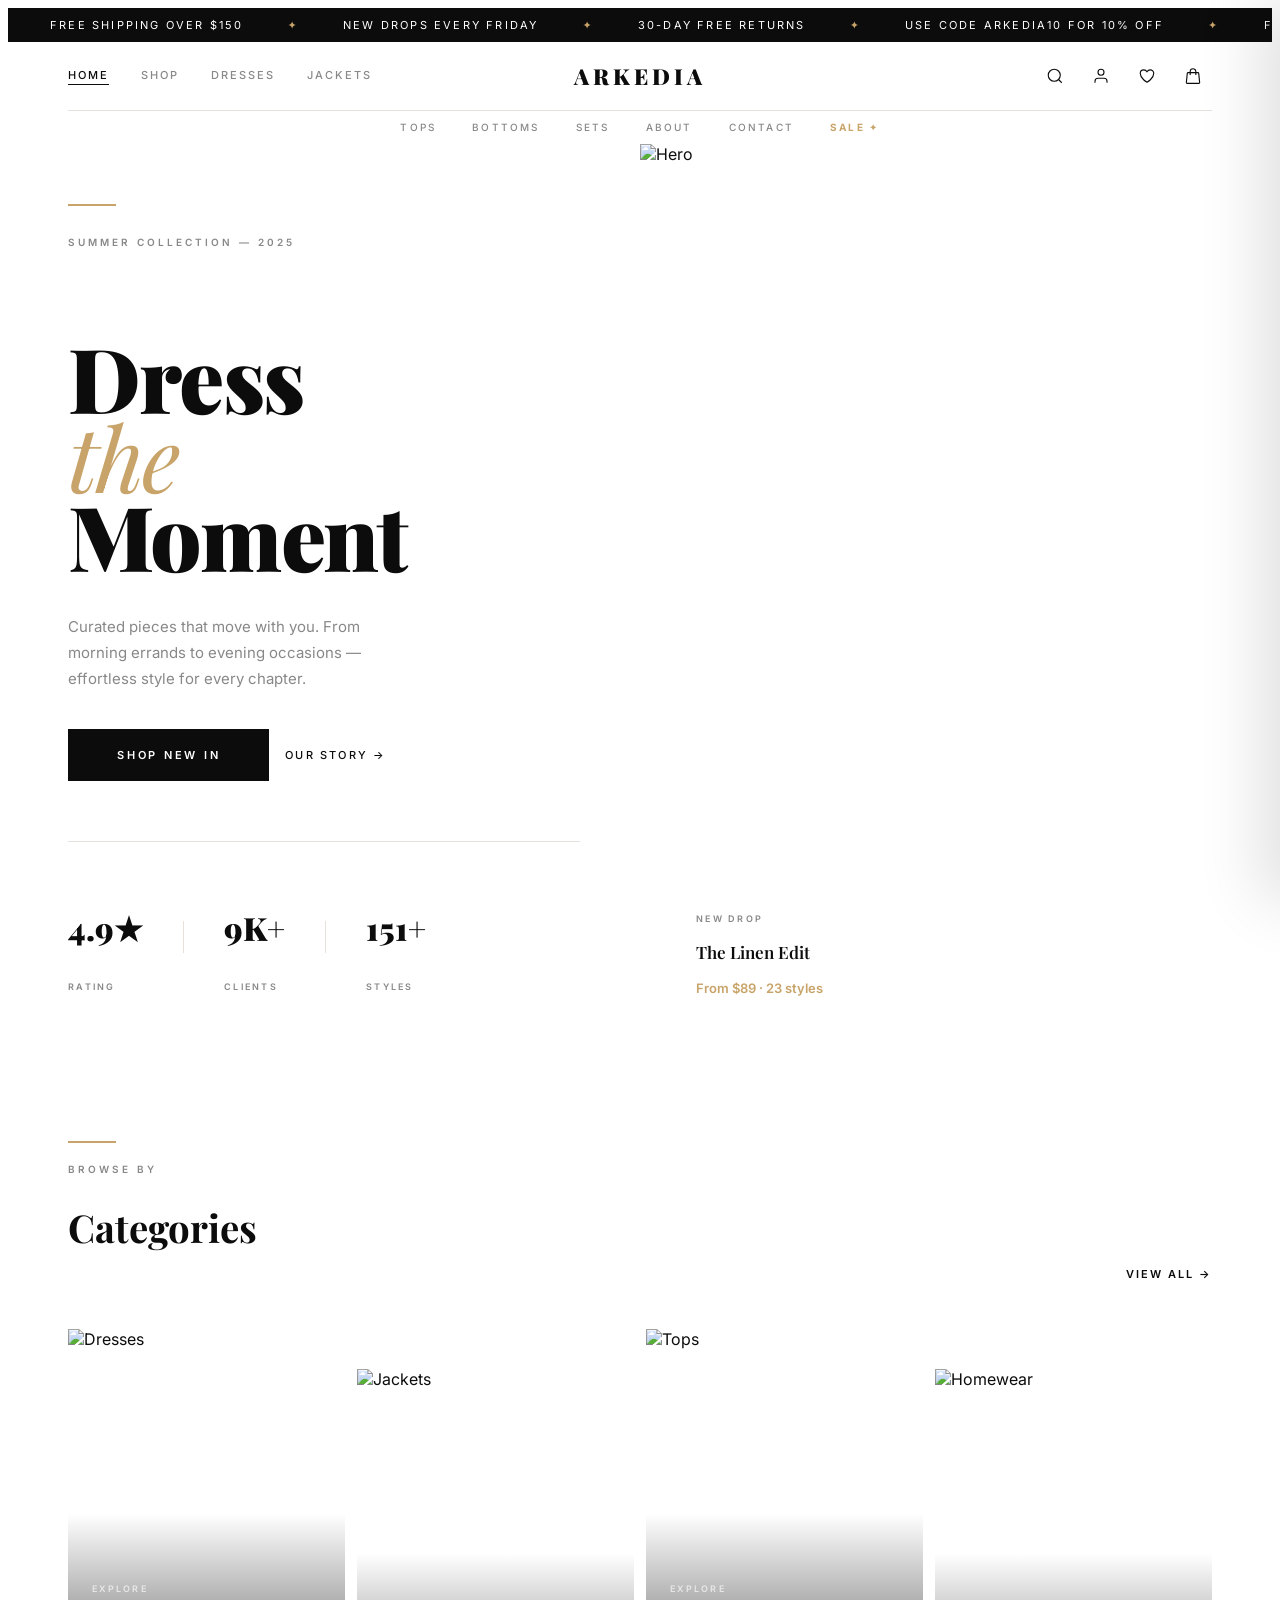
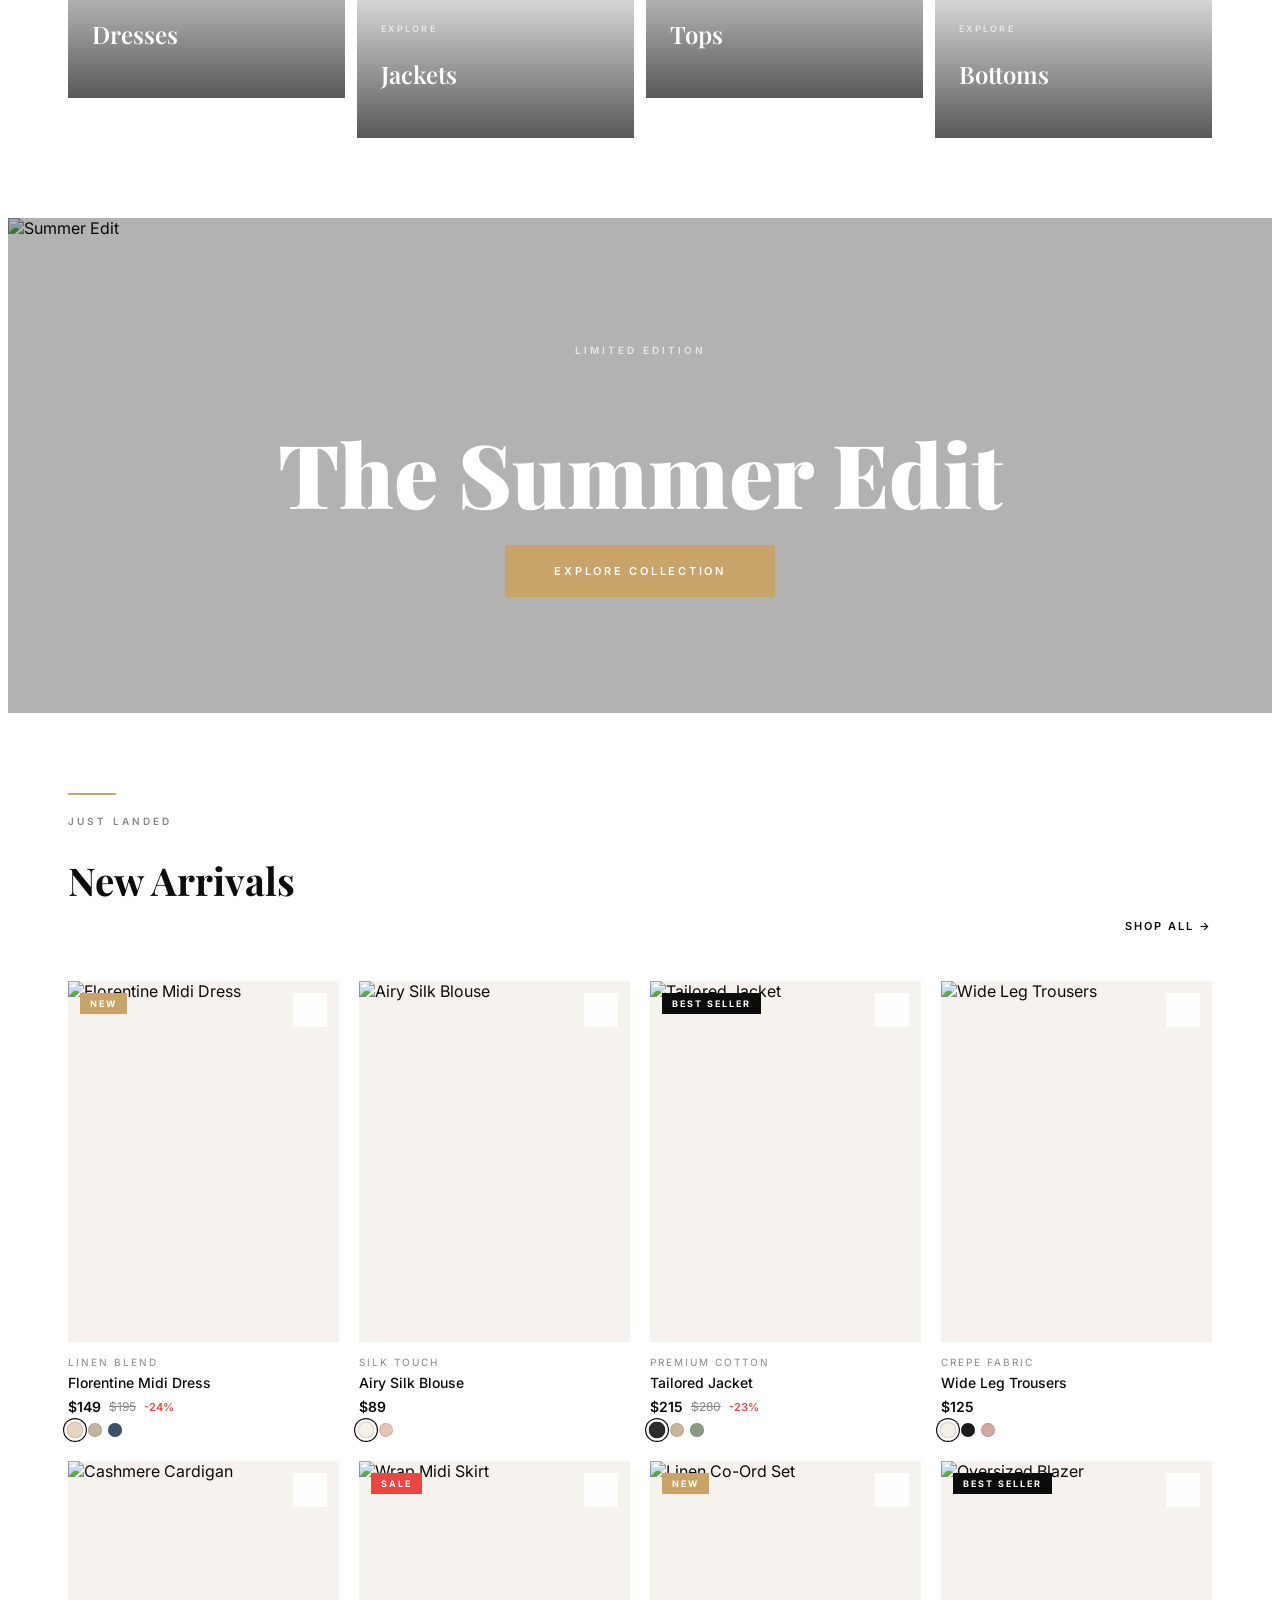
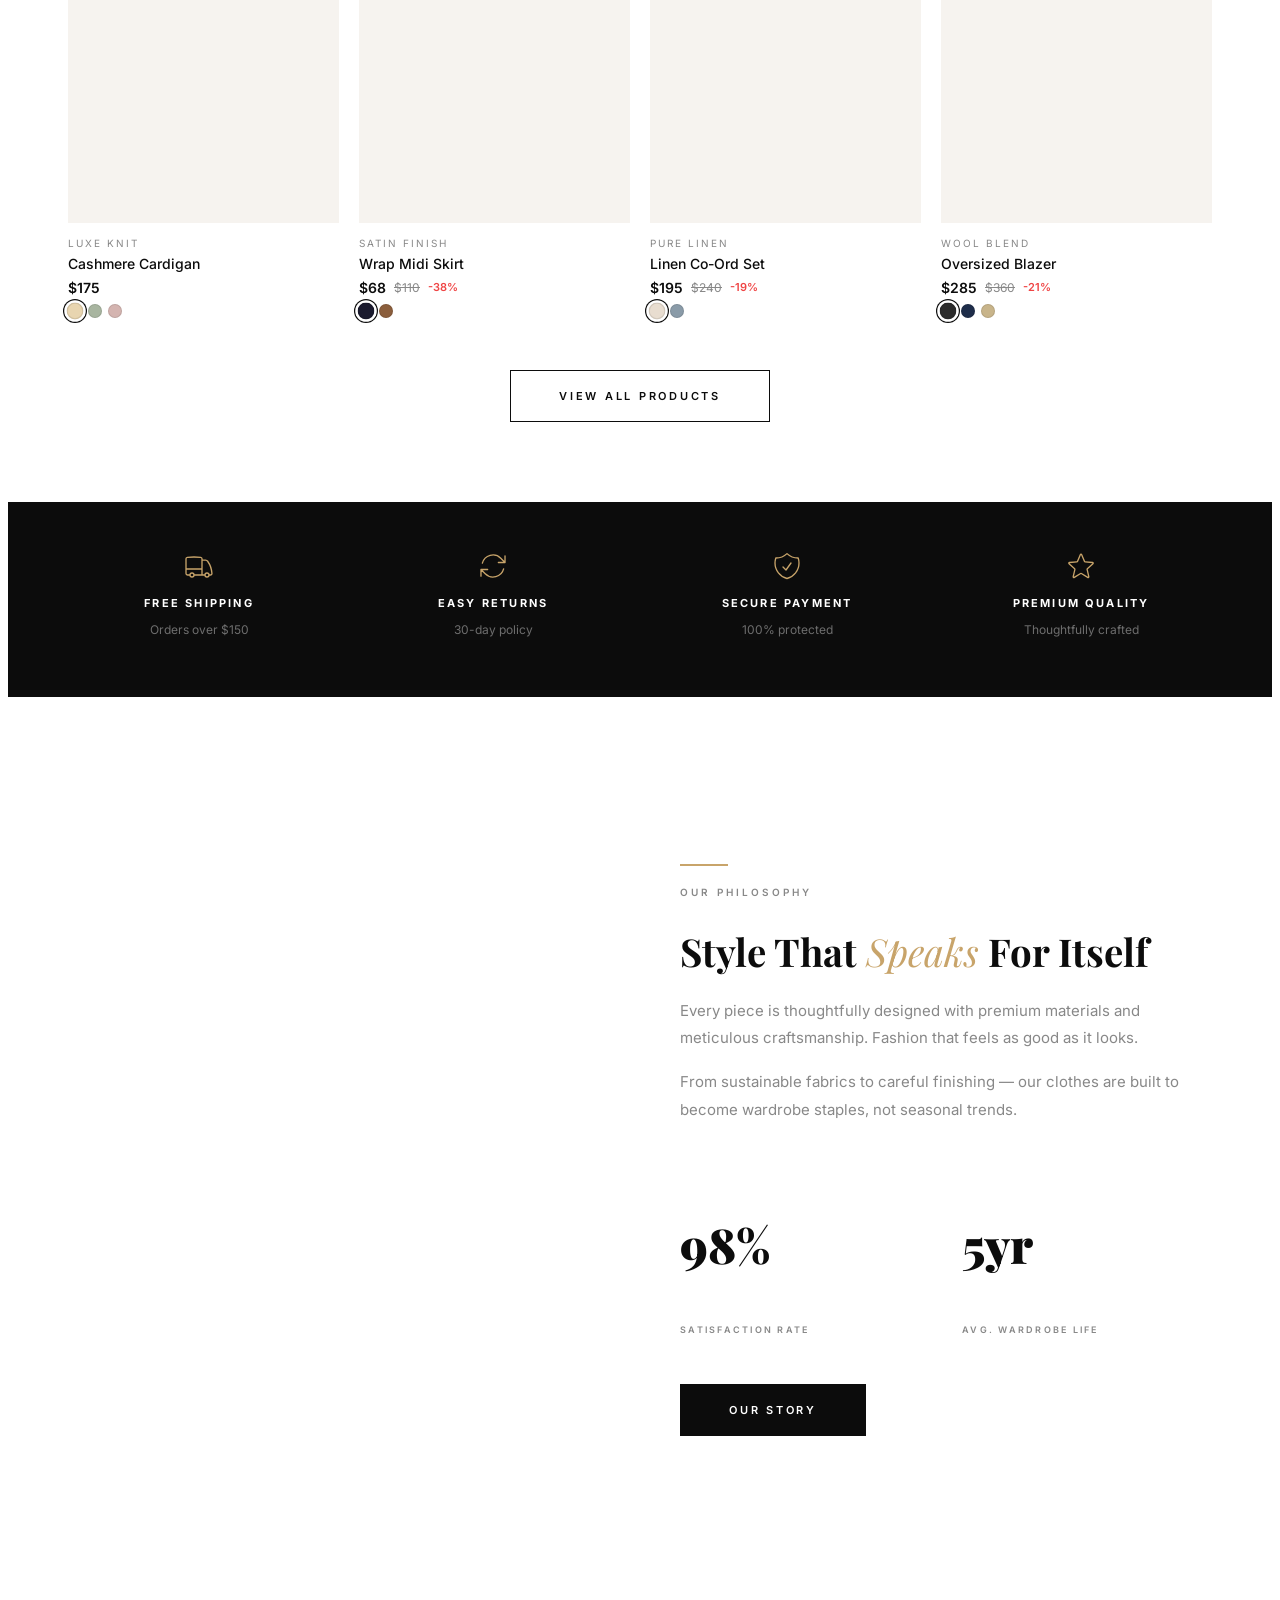
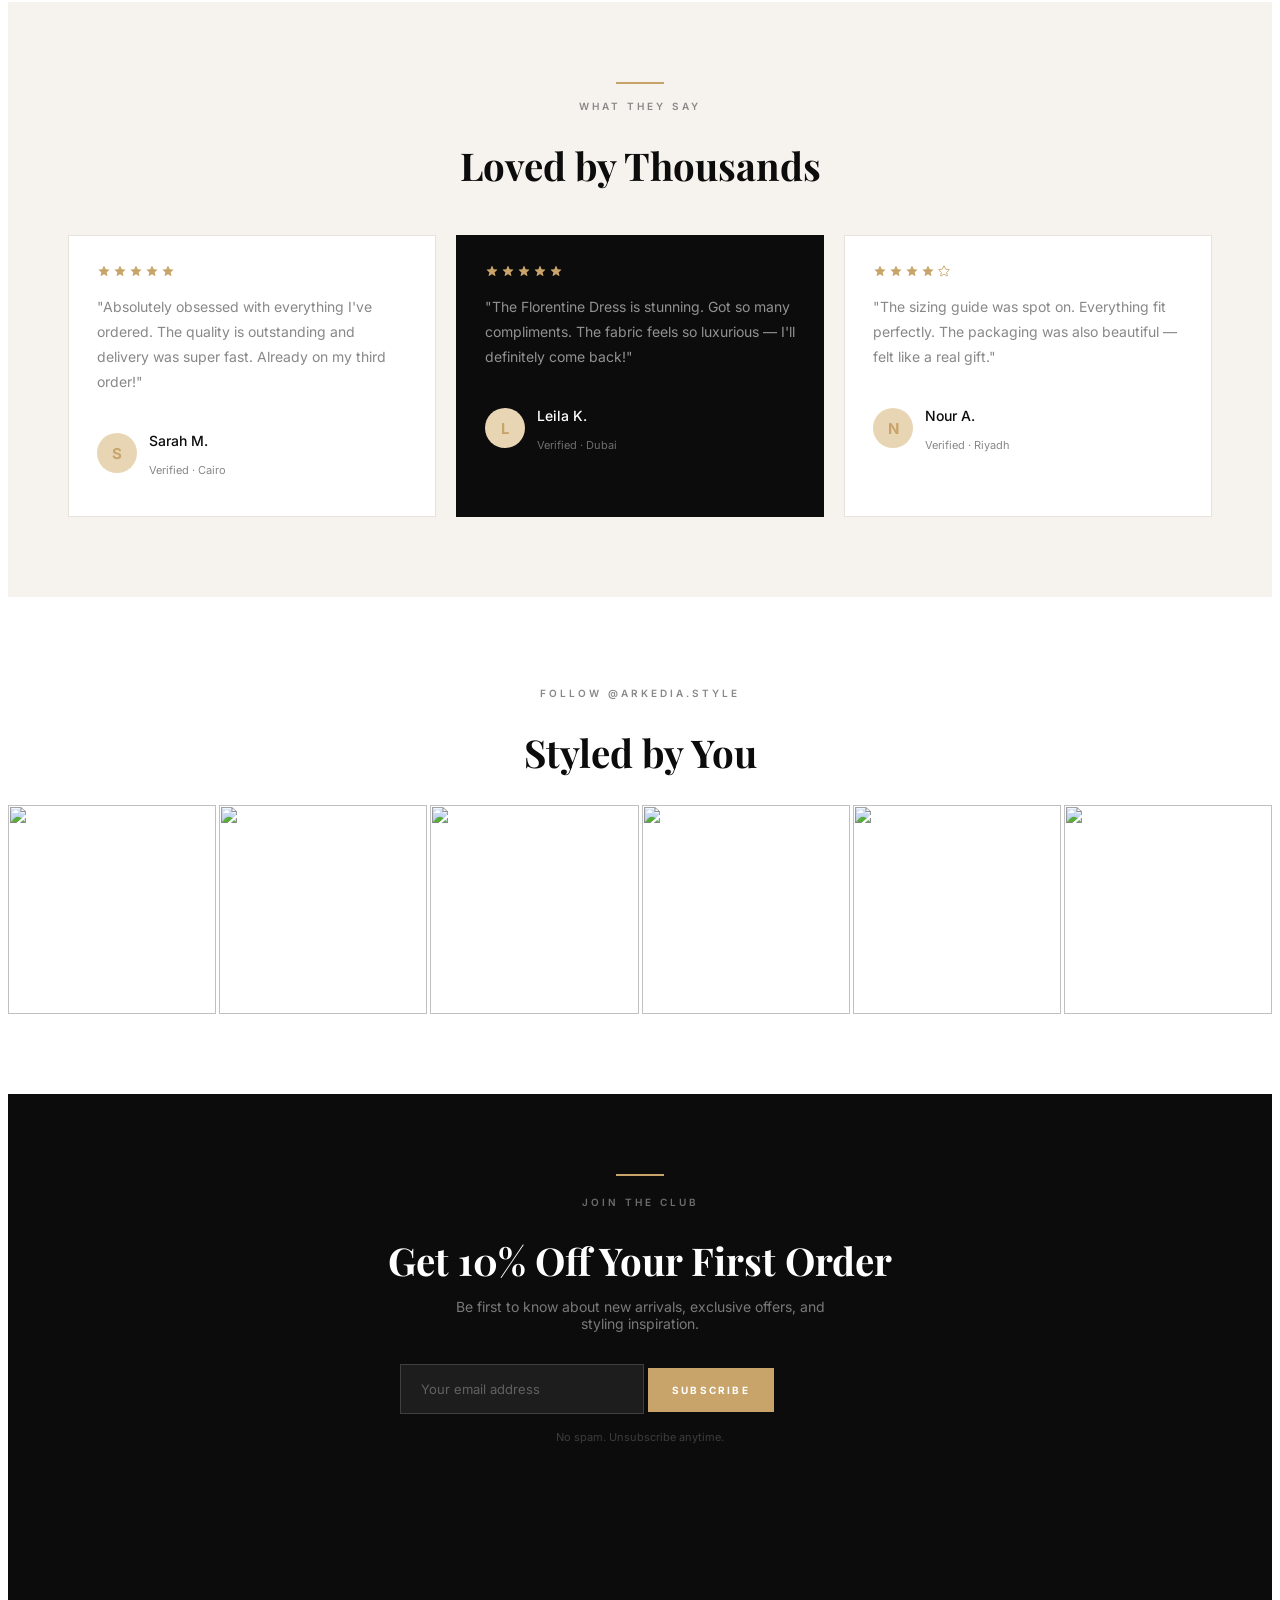
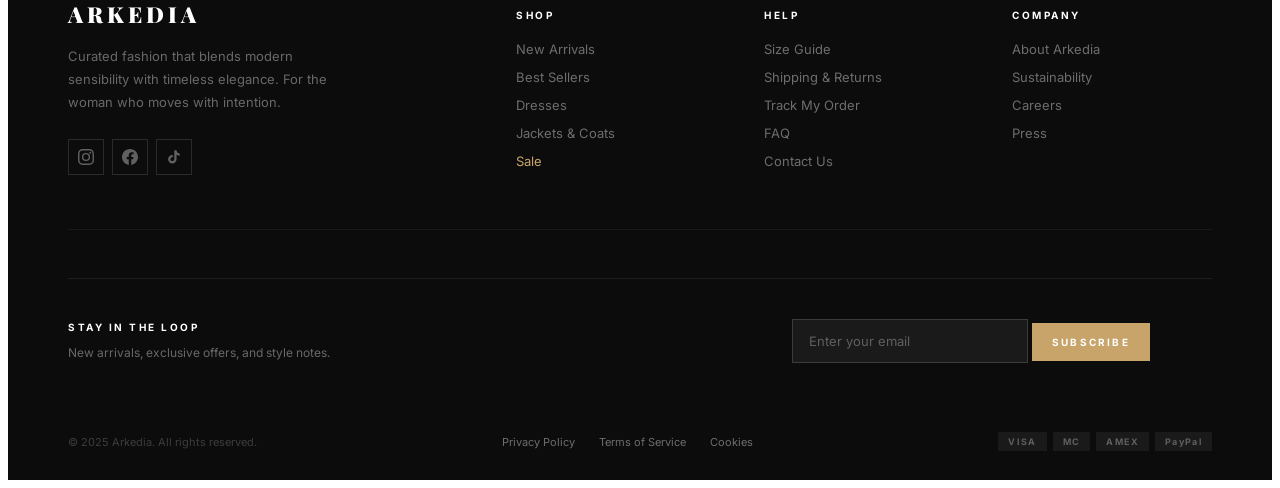
==== index.html @ bb608ffa "feat: project initiation" ====
<!DOCTYPE html>
<html lang="en">
<head>
<meta charset="UTF-8"/><meta name="viewport" content="width=device-width, initial-scale=1.0"/>
<title>ARKEDIA — Modern Fashion</title>
<script src="https://cdn.tailwindcss.com"></script>
<link rel="stylesheet" href="css/style.css"/>
<script>tailwind.config={theme:{extend:{colors:{cream:'#F6F3EF',gold:'#C8A46A',ink:'#0C0C0C',muted:'#888888'},fontFamily:{serif:['Playfair Display','serif'],sans:['Inter','sans-serif']}}}}</script>
</head>
<body>
<div id="page-loader"><div class="loader-logo">Arkedia</div></div>
<div id="toast">
  <svg id="toast-icon" width="18" height="18" viewBox="0 0 24 24" fill="none" stroke="currentColor" stroke-width="2" class="toast-icon"><polyline points="20 6 9 17 4 12"></polyline></svg>
  <span id="toast-msg">Added to bag</span>
</div>
<div id="overlay"></div>

<!-- CART DRAWER -->
<aside id="cart-drawer">
  <div class="cart-header">
    <div>
      <p class="label" style="color:var(--muted);margin-bottom:2px">Your</p>
      <h3 style="font-family:var(--serif);font-size:20px;font-weight:700">Shopping Bag <span id="cart-count-label" style="font-size:13px;font-weight:400;font-family:var(--sans);color:var(--muted)"></span></h3>
    </div>
    <button onclick="closeCart()" class="nav-icon-btn">
      <svg width="20" height="20" fill="none" stroke="currentColor" viewBox="0 0 24 24" stroke-width="1.5"><path d="M6 18L18 6M6 6l12 12"/></svg>
    </button>
  </div>
  <div class="cart-body" id="cart-body"></div>
  <div id="cart-empty" style="display:none;flex-direction:column;align-items:center;justify-content:center;text-align:center;padding:60px 40px;flex:1">
    <svg width="60" height="60" fill="none" stroke="var(--border)" viewBox="0 0 24 24" stroke-width="1" style="margin-bottom:16px"><path stroke-linecap="round" stroke-linejoin="round" d="M15.75 10.5V6a3.75 3.75 0 10-7.5 0v4.5m11.356-1.993l1.263 12c.07.665-.45 1.243-1.119 1.243H4.25a1.125 1.125 0 01-1.12-1.243l1.264-12A1.125 1.125 0 015.513 7.5h12.974c.576 0 1.059.435 1.119 1.007z"/></svg>
    <p style="font-family:var(--serif);font-size:20px;margin-bottom:8px">Your bag is empty</p>
    <p style="font-size:13px;color:var(--muted);margin-bottom:24px">Discover pieces you love</p>
    <a href="shop.html" onclick="closeCart()" class="btn btn-primary">Shop Now</a>
  </div>
  <div class="cart-footer" id="cart-footer-el">
    <div style="display:flex;justify-content:space-between;align-items:center;margin-bottom:20px">
      <span style="font-size:12px;letter-spacing:.18em;text-transform:uppercase;color:var(--muted)">Subtotal</span>
      <span id="cart-total" style="font-family:var(--serif);font-size:24px;font-weight:700">$0</span>
    </div>
    <a href="cart.html" class="btn btn-primary btn-block btn-lg" style="margin-bottom:12px;display:flex">View Bag & Checkout</a>
    <button onclick="closeCart()" class="btn btn-outline btn-block">Continue Shopping</button>
  </div>
</aside>

<!-- MOBILE NAV -->
<div id="mobile-nav">
  <nav>
    <a href="index.html" class="mobile-nav-link">Home</a>
    <a href="shop.html" class="mobile-nav-link">Shop All</a>
    <a href="shop.html?cat=dresses" class="mobile-nav-link">Dresses</a>
    <a href="shop.html?cat=jackets" class="mobile-nav-link">Jackets</a>
    <a href="shop.html?cat=tops" class="mobile-nav-link">Tops</a>
    <a href="shop.html?cat=bottoms" class="mobile-nav-link">Bottoms</a>
    <a href="about.html" class="mobile-nav-link">About</a>
    <a href="contact.html" class="mobile-nav-link">Contact</a>
    <a href="shop.html?sale=true" class="mobile-nav-link" style="color:var(--gold)">Sale ✦</a>
  </nav>
  <div style="margin-top:32px;display:flex;gap:16px">
    <a href="cart.html" style="font-size:12px;letter-spacing:.15em;text-transform:uppercase;color:var(--muted)" onclick="closeMenu()">Cart</a>
    <span style="color:var(--muted)">·</span>
    <a href="about.html" style="font-size:12px;letter-spacing:.15em;text-transform:uppercase;color:var(--muted)" onclick="closeMenu()">About</a>
  </div>
</div>

<!-- ANNOUNCEMENT BAR -->
<div class="ann-bar">
  <div class="ann-inner">
    <span style="padding:0 32px">FREE SHIPPING OVER $150</span><span style="color:var(--gold);padding:0 12px">✦</span>
    <span style="padding:0 32px">NEW DROPS EVERY FRIDAY</span><span style="color:var(--gold);padding:0 12px">✦</span>
    <span style="padding:0 32px">30-DAY FREE RETURNS</span><span style="color:var(--gold);padding:0 12px">✦</span>
    <span style="padding:0 32px">USE CODE ARKEDIA10 FOR 10% OFF</span><span style="color:var(--gold);padding:0 12px">✦</span>
    <span style="padding:0 32px">FREE SHIPPING OVER $150</span><span style="color:var(--gold);padding:0 12px">✦</span>
    <span style="padding:0 32px">NEW DROPS EVERY FRIDAY</span><span style="color:var(--gold);padding:0 12px">✦</span>
    <span style="padding:0 32px">30-DAY FREE RETURNS</span><span style="color:var(--gold);padding:0 12px">✦</span>
    <span style="padding:0 32px">USE CODE ARKEDIA10 FOR 10% OFF</span><span style="color:var(--gold);padding:0 12px">✦</span>
  </div>
</div>

<!-- NAV -->
<header id="nav">
  <div class="container">
    <div class="nav-inner">
      <div style="display:flex;align-items:center;gap:16px">
        <button class="hamburger hide-desktop" onclick="toggleMenu()"><span></span><span></span><span></span></button>
        <nav class="nav-links hide-mobile">
          <a href="index.html" class="nav-link active">Home</a>
          <a href="shop.html" class="nav-link">Shop</a>
          <a href="shop.html?cat=dresses" class="nav-link">Dresses</a>
          <a href="shop.html?cat=jackets" class="nav-link">Jackets</a>
        </nav>
      </div>
      <a href="index.html" class="nav-logo">Arkedia</a>
      <div class="nav-actions">
        <a href="shop.html" class="nav-icon-btn hide-mobile" title="Search">
          <svg width="18" height="18" fill="none" stroke="currentColor" viewBox="0 0 24 24" stroke-width="1.5"><circle cx="11" cy="11" r="8"/><path d="m21 21-4.35-4.35"/></svg>
        </a>
        <a href="about.html" class="nav-icon-btn hide-mobile" title="Account">
          <svg width="18" height="18" fill="none" stroke="currentColor" viewBox="0 0 24 24" stroke-width="1.5"><path d="M20 21v-2a4 4 0 0 0-4-4H8a4 4 0 0 0-4 4v2"/><circle cx="12" cy="7" r="4"/></svg>
        </a>
        <a href="wishlist.html" class="nav-icon-btn" title="Wishlist" style="position:relative">
          <svg width="18" height="18" fill="none" stroke="currentColor" viewBox="0 0 24 24" stroke-width="1.5"><path stroke-linecap="round" stroke-linejoin="round" d="M21 8.25c0-2.485-2.099-4.5-4.688-4.5-1.935 0-3.597 1.126-4.312 2.733-.715-1.607-2.377-2.733-4.313-2.733C5.1 3.75 3 5.765 3 8.25c0 7.22 9 12 9 12s9-4.78 9-12z"/></svg>
          <span class="wishlist-badge"></span>
        </a>
        <button onclick="openCart()" class="nav-icon-btn" title="Cart" style="position:relative">
          <svg width="18" height="18" fill="none" stroke="currentColor" viewBox="0 0 24 24" stroke-width="1.5"><path d="M15.75 10.5V6a3.75 3.75 0 10-7.5 0v4.5m11.356-1.993l1.263 12c.07.665-.45 1.243-1.119 1.243H4.25a1.125 1.125 0 01-1.12-1.243l1.264-12A1.125 1.125 0 015.513 7.5h12.974c.576 0 1.059.435 1.119 1.007z"/></svg>
          <span class="cart-badge">0</span>
        </button>
      </div>
    </div>
    <div class="nav-subnav hide-mobile">
      <a href="shop.html?cat=tops" class="subnav-link">Tops</a>
      <a href="shop.html?cat=bottoms" class="subnav-link">Bottoms</a>
      <a href="shop.html?cat=sets" class="subnav-link">Sets</a>
      <a href="about.html" class="subnav-link">About</a>
      <a href="contact.html" class="subnav-link">Contact</a>
      <a href="shop.html?sale=true" class="subnav-link sale">Sale ✦</a>
    </div>
  </div>
</header>

<!-- ══════ HERO ══════ -->
<section class="hero hero-split" style="min-height:calc(100vh - 108px)">
  <!-- Left: Text -->
  <div class="hero-text" style="background:var(--bg)">
    <span class="gold-bar reveal"></span>
    <p class="label reveal delay-1" style="color:var(--muted);margin-bottom:16px">Summer Collection — 2025</p>
    <h1 style="font-family:var(--serif);font-size:clamp(3.5rem,7vw,6rem);font-weight:900;line-height:.88;letter-spacing:-.02em;margin-bottom:24px">
      <div class="word-reveal"><span class="word-inner">Dress</span></div>
      <div class="word-reveal"><em class="word-inner" style="font-weight:400;font-style:italic;color:var(--gold);transition-delay:.18s">the</em></div>
      <div class="word-reveal"><span class="word-inner" style="transition-delay:.32s">Moment</span></div>
    </h1>
    <p class="reveal delay-3" style="font-size:15px;color:var(--muted);line-height:1.75;max-width:340px;margin-bottom:36px">
      Curated pieces that move with you. From morning errands to evening occasions — effortless style for every chapter.
    </p>
    <div class="reveal delay-4" style="display:flex;gap:16px;flex-wrap:wrap;align-items:center">
      <a href="shop.html" class="btn btn-primary btn-lg">Shop New In</a>
      <a href="about.html" class="btn btn-ghost" style="font-size:11px;letter-spacing:.2em;text-transform:uppercase;font-weight:500">Our Story →</a>
    </div>
    <!-- Stats -->
    <div class="reveal delay-5 cols-stats" style="margin-top:60px;padding-top:32px;border-top:1px solid var(--border)">
      <div>
        <p style="font-family:var(--serif);font-size:2rem;font-weight:900">4.9★</p>
        <p class="label-sm" style="color:var(--muted);margin-top:4px">Rating</p>
      </div>
      <div class="stat-divider"></div>
      <div>
        <p style="font-family:var(--serif);font-size:2rem;font-weight:900"><span data-count="12" data-suffix="K+">0K+</span></p>
        <p class="label-sm" style="color:var(--muted);margin-top:4px">Clients</p>
      </div>
      <div class="stat-divider"></div>
      <div>
        <p style="font-family:var(--serif);font-size:2rem;font-weight:900"><span data-count="200" data-suffix="+">0+</span></p>
        <p class="label-sm" style="color:var(--muted);margin-top:4px">Styles</p>
      </div>
    </div>
  </div>
  <!-- Right: Image -->
  <div class="hero-img" style="height:100%">
    <img src="https://images.unsplash.com/photo-1515886657613-9f3515b0c78f?w=1000&q=85&fit=crop" alt="Hero" style="min-height:420px"/>
    <div style="position:absolute;bottom:32px;left:32px;background:rgba(255,255,255,.96);backdrop-filter:blur(12px);padding:20px 24px">
      <p class="label-sm" style="color:var(--muted);margin-bottom:6px">New Drop</p>
      <p style="font-family:var(--serif);font-size:17px;font-weight:600">The Linen Edit</p>
      <p style="font-size:13px;color:var(--gold);font-weight:600;margin-top:6px">From $89 · 23 styles</p>
    </div>
  </div>
</section>

<!-- ══════ CATEGORIES ══════ -->
<section class="section" style="background:var(--bg)">
  <div class="container">
    <div class="section-header-row">
      <div class="reveal">
        <span class="gold-bar"></span>
        <p class="label" style="color:var(--muted);margin-bottom:8px">Browse by</p>
        <h2 class="display-md">Categories</h2>
      </div>
      <a href="shop.html" class="btn btn-ghost hide-mobile reveal" style="font-size:11px;letter-spacing:.18em;text-transform:uppercase">View All →</a>
    </div>
    <div class="row cols-cat">
      <a href="shop.html?cat=dresses" class="cat-card reveal stagger-1" style="aspect-ratio:3/4">
        <img src="https://images.unsplash.com/photo-1525507119028-ed4c629a60a3?w=500&q=80&fit=crop" alt="Dresses" loading="lazy"/>
        <div class="cat-card-overlay"></div>
        <div class="cat-card-text">
          <p class="label-sm" style="color:rgba(255,255,255,.65);margin-bottom:4px">Explore</p>
          <p style="font-family:var(--serif);font-size:24px;font-weight:600;color:#fff">Dresses</p>
        </div>
      </a>
      <a href="shop.html?cat=jackets" class="cat-card reveal delay-1" style="aspect-ratio:3/4;margin-top:40px">
        <img src="https://images.unsplash.com/photo-1551488831-00ddcb6c6bd3?w=500&q=80&fit=crop" alt="Jackets" loading="lazy"/>
        <div class="cat-card-overlay"></div>
        <div class="cat-card-text">
          <p class="label-sm" style="color:rgba(255,255,255,.65);margin-bottom:4px">Explore</p>
          <p style="font-family:var(--serif);font-size:24px;font-weight:600;color:#fff">Jackets</p>
        </div>
      </a>
      <a href="shop.html?cat=tops" class="cat-card reveal delay-2" style="aspect-ratio:3/4">
        <img src="https://images.unsplash.com/photo-1594938298603-a3554f5e5e4d?w=500&q=80&fit=crop" alt="Tops" loading="lazy"/>
        <div class="cat-card-overlay"></div>
        <div class="cat-card-text">
          <p class="label-sm" style="color:rgba(255,255,255,.65);margin-bottom:4px">Explore</p>
          <p style="font-family:var(--serif);font-size:24px;font-weight:600;color:#fff">Tops</p>
        </div>
      </a>
      <a href="shop.html?cat=bottoms" class="cat-card reveal delay-3" style="aspect-ratio:3/4;margin-top:40px">
        <img src="https://images.unsplash.com/photo-1509631179647-0177331693ae?w=500&q=80&fit=crop" alt="Homewear" loading="lazy"/>
        <div class="cat-card-overlay"></div>
        <div class="cat-card-text">
          <p class="label-sm" style="color:rgba(255,255,255,.65);margin-bottom:4px">Explore</p>
          <p style="font-family:var(--serif);font-size:24px;font-weight:600;color:#fff">Bottoms</p>
        </div>
      </a>
    </div>
  </div>
</section>

<!-- ══════ FULL BANNER ══════ -->
<div class="full-banner reveal-scale" style="height:clamp(300px,55vh,640px)">
  <img src="https://images.unsplash.com/photo-1483985988355-763728e1935b?w=1600&q=85&fit=crop" alt="Summer Edit" style="width:100%;height:100%;object-fit:cover;object-position:top"/>
  <div class="full-banner-overlay"></div>
  <div class="full-banner-content">
    <div style="text-align:center">
      <p class="label" style="color:rgba(255,255,255,.7);margin-bottom:12px">Limited Edition</p>
      <h2 style="font-family:var(--serif);font-size:clamp(2.5rem,7vw,5.5rem);font-weight:900;color:#fff;line-height:1;margin-bottom:28px">The Summer Edit</h2>
      <a href="shop.html" class="btn btn-gold btn-lg">Explore Collection</a>
    </div>
  </div>
</div>

<!-- ══════ NEW ARRIVALS ══════ -->
<section class="section">
  <div class="container">
    <div class="section-header-row">
      <div class="reveal">
        <span class="gold-bar"></span>
        <p class="label" style="color:var(--muted);margin-bottom:8px">Just Landed</p>
        <h2 class="display-md">New Arrivals</h2>
      </div>
      <a href="shop.html" class="btn btn-ghost hide-mobile reveal" style="font-size:11px;letter-spacing:.18em;text-transform:uppercase">Shop All →</a>
    </div>
    <div id="home-products" class="products-grid"></div>
    <div style="text-align:center;margin-top:48px" class="reveal">
      <a href="shop.html" class="btn btn-outline btn-lg">View All Products</a>
    </div>
  </div>
</section>

<!-- ══════ TRUST BAR ══════ -->
<div class="trust-bar">
  <div class="container">
    <div class="row cols-trust">
      <div class="trust-item reveal stagger-1">
        <svg width="32" height="32" fill="none" stroke="currentColor" viewBox="0 0 24 24" stroke-width="1"><path stroke-linecap="round" stroke-linejoin="round" d="M8.25 18.75a1.5 1.5 0 01-3 0m3 0a1.5 1.5 0 00-3 0m3 0h6m-9 0H3.375a1.125 1.125 0 01-1.125-1.125V14.25m17.25 4.5a1.5 1.5 0 01-3 0m3 0a1.5 1.5 0 00-3 0m3 0h1.125c.621 0 1.129-.504 1.09-1.124a17.902 17.902 0 00-3.213-9.193 2.056 2.056 0 00-1.58-.86H14.25M16.5 18.75h-2.25m0-11.177v-.958c0-.568-.422-1.048-.987-1.106a48.554 48.554 0 00-10.026 0 1.106 1.106 0 00-.987 1.106v7.635m12-6.677v6.677m0 4.5v-4.5m0 0h-12"/></svg>
        <h4>Free Shipping</h4><p>Orders over $150</p>
      </div>
      <div class="trust-item reveal stagger-2">
        <svg width="32" height="32" fill="none" stroke="currentColor" viewBox="0 0 24 24" stroke-width="1"><path stroke-linecap="round" stroke-linejoin="round" d="M16.023 9.348h4.992v-.001M2.985 19.644v-4.992m0 0h4.992m-4.993 0l3.181 3.183a8.25 8.25 0 0013.803-3.7M4.031 9.865a8.25 8.25 0 0113.803-3.7l3.181 3.182m0-4.991v4.99"/></svg>
        <h4>Easy Returns</h4><p>30-day policy</p>
      </div>
      <div class="trust-item reveal stagger-3">
        <svg width="32" height="32" fill="none" stroke="currentColor" viewBox="0 0 24 24" stroke-width="1"><path stroke-linecap="round" stroke-linejoin="round" d="M9 12.75L11.25 15 15 9.75m-3-7.036A11.959 11.959 0 013.598 6 11.99 11.99 0 003 9.749c0 5.592 3.824 10.29 9 11.623 5.176-1.332 9-6.03 9-11.622 0-1.31-.21-2.571-.598-3.751h-.152c-3.196 0-6.1-1.248-8.25-3.285z"/></svg>
        <h4>Secure Payment</h4><p>100% protected</p>
      </div>
      <div class="trust-item reveal stagger-4">
        <svg width="32" height="32" fill="none" stroke="currentColor" viewBox="0 0 24 24" stroke-width="1"><path stroke-linecap="round" stroke-linejoin="round" d="M11.48 3.499a.562.562 0 011.04 0l2.125 5.111a.563.563 0 00.475.345l5.518.442c.499.04.701.663.321.988l-4.204 3.602a.563.563 0 00-.182.557l1.285 5.385a.562.562 0 01-.84.61l-4.725-2.885a.563.563 0 00-.586 0L6.982 20.54a.562.562 0 01-.84-.61l1.285-5.386a.562.562 0 00-.182-.557l-4.204-3.602a.562.562 0 01.321-.988l5.518-.442a.563.563 0 00.475-.345L11.48 3.5z"/></svg>
        <h4>Premium Quality</h4><p>Thoughtfully crafted</p>
      </div>
    </div>
  </div>
</div>

<!-- ══════ BRAND STORY SPLIT ══════ -->
<section class="section-lg" style="background:var(--bg)">
  <div class="container">
    <div class="row cols-story">
      <div class="reveal-left" style="position:relative">
        <div class="clip-reveal" style="aspect-ratio:4/5;overflow:hidden">
          <img src="https://images.unsplash.com/photo-1485968579580-b6d095142e6e?w=800&q=85&fit=crop" alt="Brand" style="width:100%;height:100%;object-fit:cover"/>
        </div>
        <div style="position:absolute;bottom:-20px;right:-20px;background:var(--gold);padding:24px 28px;display:none" class="hidden lg:block">
          <p class="label-sm" style="color:rgba(255,255,255,.7);margin-bottom:6px">This Season</p>
          <p style="font-family:var(--serif);font-size:18px;font-weight:600;color:#fff;line-height:1.3">Effortless<br/>by Design</p>
        </div>
      </div>
      <div class="reveal-right">
        <span class="gold-bar"></span>
        <p class="label" style="color:var(--muted);margin-bottom:12px">Our Philosophy</p>
        <h2 class="display-md" style="margin-bottom:24px">Style That <em style="font-style:italic;font-weight:400;color:var(--gold)">Speaks</em> For Itself</h2>
        <p style="font-size:15px;color:var(--muted);line-height:1.85;margin-bottom:16px">Every piece is thoughtfully designed with premium materials and meticulous craftsmanship. Fashion that feels as good as it looks.</p>
        <p style="font-size:15px;color:var(--muted);line-height:1.85;margin-bottom:40px">From sustainable fabrics to careful finishing — our clothes are built to become wardrobe staples, not seasonal trends.</p>
        <div class="row cols-2" style="gap:32px;margin-bottom:40px">
          <div><p style="font-family:var(--serif);font-size:3rem;font-weight:900">98%</p><p class="label-sm" style="color:var(--muted);margin-top:4px">Satisfaction Rate</p></div>
          <div><p style="font-family:var(--serif);font-size:3rem;font-weight:900">5yr</p><p class="label-sm" style="color:var(--muted);margin-top:4px">Avg. Wardrobe Life</p></div>
        </div>
        <a href="about.html" class="btn btn-primary btn-lg">Our Story</a>
      </div>
    </div>
  </div>
</section>

<!-- ══════ TESTIMONIALS ══════ -->
<section class="section" style="background:var(--bg-alt)">
  <div class="container">
    <div style="text-align:center;margin-bottom:48px" class="reveal">
      <span class="gold-bar" style="margin:0 auto 16px"></span>
      <p class="label" style="color:var(--muted);margin-bottom:8px">What They Say</p>
      <h2 class="display-md">Loved by Thousands</h2>
    </div>
    <div class="row cols-3 gap-md">
      <div class="review-card reveal stagger-1">
        <div class="stars" style="margin-bottom:16px">
          <svg viewBox="0 0 24 24" fill="currentColor"><path d="M11.48 3.499a.562.562 0 011.04 0l2.125 5.111a.563.563 0 00.475.345l5.518.442c.499.04.701.663.321.988l-4.204 3.602a.563.563 0 00-.182.557l1.285 5.385a.562.562 0 01-.84.61l-4.725-2.885a.563.563 0 00-.586 0L6.982 20.54a.562.562 0 01-.84-.61l1.285-5.386a.562.562 0 00-.182-.557l-4.204-3.602a.562.562 0 01.321-.988l5.518-.442a.563.563 0 00.475-.345L11.48 3.5z"/></svg>
          <svg viewBox="0 0 24 24" fill="currentColor"><path d="M11.48 3.499a.562.562 0 011.04 0l2.125 5.111a.563.563 0 00.475.345l5.518.442c.499.04.701.663.321.988l-4.204 3.602a.563.563 0 00-.182.557l1.285 5.385a.562.562 0 01-.84.61l-4.725-2.885a.563.563 0 00-.586 0L6.982 20.54a.562.562 0 01-.84-.61l1.285-5.386a.562.562 0 00-.182-.557l-4.204-3.602a.562.562 0 01.321-.988l5.518-.442a.563.563 0 00.475-.345L11.48 3.5z"/></svg>
          <svg viewBox="0 0 24 24" fill="currentColor"><path d="M11.48 3.499a.562.562 0 011.04 0l2.125 5.111a.563.563 0 00.475.345l5.518.442c.499.04.701.663.321.988l-4.204 3.602a.563.563 0 00-.182.557l1.285 5.385a.562.562 0 01-.84.61l-4.725-2.885a.563.563 0 00-.586 0L6.982 20.54a.562.562 0 01-.84-.61l1.285-5.386a.562.562 0 00-.182-.557l-4.204-3.602a.562.562 0 01.321-.988l5.518-.442a.563.563 0 00.475-.345L11.48 3.5z"/></svg>
          <svg viewBox="0 0 24 24" fill="currentColor"><path d="M11.48 3.499a.562.562 0 011.04 0l2.125 5.111a.563.563 0 00.475.345l5.518.442c.499.04.701.663.321.988l-4.204 3.602a.563.563 0 00-.182.557l1.285 5.385a.562.562 0 01-.84.61l-4.725-2.885a.563.563 0 00-.586 0L6.982 20.54a.562.562 0 01-.84-.61l1.285-5.386a.562.562 0 00-.182-.557l-4.204-3.602a.562.562 0 01.321-.988l5.518-.442a.563.563 0 00.475-.345L11.48 3.5z"/></svg>
          <svg viewBox="0 0 24 24" fill="currentColor"><path d="M11.48 3.499a.562.562 0 011.04 0l2.125 5.111a.563.563 0 00.475.345l5.518.442c.499.04.701.663.321.988l-4.204 3.602a.563.563 0 00-.182.557l1.285 5.385a.562.562 0 01-.84.61l-4.725-2.885a.563.563 0 00-.586 0L6.982 20.54a.562.562 0 01-.84-.61l1.285-5.386a.562.562 0 00-.182-.557l-4.204-3.602a.562.562 0 01.321-.988l5.518-.442a.563.563 0 00.475-.345L11.48 3.5z"/></svg>
        </div>
        <p style="font-size:14px;color:var(--muted);line-height:1.8;margin-bottom:24px">"Absolutely obsessed with everything I've ordered. The quality is outstanding and delivery was super fast. Already on my third order!"</p>
        <div style="display:flex;align-items:center;gap:12px">
          <div class="reviewer-avatar">S</div>
          <div><p style="font-size:14px;font-weight:500">Sarah M.</p><p style="font-size:11px;color:var(--muted)">Verified · Cairo</p></div>
        </div>
      </div>
      <div class="review-card review-card-dark reveal stagger-2">
        <div class="stars" style="margin-bottom:16px">
          <svg viewBox="0 0 24 24" fill="currentColor"><path d="M11.48 3.499a.562.562 0 011.04 0l2.125 5.111a.563.563 0 00.475.345l5.518.442c.499.04.701.663.321.988l-4.204 3.602a.563.563 0 00-.182.557l1.285 5.385a.562.562 0 01-.84.61l-4.725-2.885a.563.563 0 00-.586 0L6.982 20.54a.562.562 0 01-.84-.61l1.285-5.386a.562.562 0 00-.182-.557l-4.204-3.602a.562.562 0 01.321-.988l5.518-.442a.563.563 0 00.475-.345L11.48 3.5z"/></svg>
          <svg viewBox="0 0 24 24" fill="currentColor"><path d="M11.48 3.499a.562.562 0 011.04 0l2.125 5.111a.563.563 0 00.475.345l5.518.442c.499.04.701.663.321.988l-4.204 3.602a.563.563 0 00-.182.557l1.285 5.385a.562.562 0 01-.84.61l-4.725-2.885a.563.563 0 00-.586 0L6.982 20.54a.562.562 0 01-.84-.61l1.285-5.386a.562.562 0 00-.182-.557l-4.204-3.602a.562.562 0 01.321-.988l5.518-.442a.563.563 0 00.475-.345L11.48 3.5z"/></svg>
          <svg viewBox="0 0 24 24" fill="currentColor"><path d="M11.48 3.499a.562.562 0 011.04 0l2.125 5.111a.563.563 0 00.475.345l5.518.442c.499.04.701.663.321.988l-4.204 3.602a.563.563 0 00-.182.557l1.285 5.385a.562.562 0 01-.84.61l-4.725-2.885a.563.563 0 00-.586 0L6.982 20.54a.562.562 0 01-.84-.61l1.285-5.386a.562.562 0 00-.182-.557l-4.204-3.602a.562.562 0 01.321-.988l5.518-.442a.563.563 0 00.475-.345L11.48 3.5z"/></svg>
          <svg viewBox="0 0 24 24" fill="currentColor"><path d="M11.48 3.499a.562.562 0 011.04 0l2.125 5.111a.563.563 0 00.475.345l5.518.442c.499.04.701.663.321.988l-4.204 3.602a.563.563 0 00-.182.557l1.285 5.385a.562.562 0 01-.84.61l-4.725-2.885a.563.563 0 00-.586 0L6.982 20.54a.562.562 0 01-.84-.61l1.285-5.386a.562.562 0 00-.182-.557l-4.204-3.602a.562.562 0 01.321-.988l5.518-.442a.563.563 0 00.475-.345L11.48 3.5z"/></svg>
          <svg viewBox="0 0 24 24" fill="currentColor"><path d="M11.48 3.499a.562.562 0 011.04 0l2.125 5.111a.563.563 0 00.475.345l5.518.442c.499.04.701.663.321.988l-4.204 3.602a.563.563 0 00-.182.557l1.285 5.385a.562.562 0 01-.84.61l-4.725-2.885a.563.563 0 00-.586 0L6.982 20.54a.562.562 0 01-.84-.61l1.285-5.386a.562.562 0 00-.182-.557l-4.204-3.602a.562.562 0 01.321-.988l5.518-.442a.563.563 0 00.475-.345L11.48 3.5z"/></svg>
        </div>
        <p style="font-size:14px;color:rgba(255,255,255,.55);line-height:1.8;margin-bottom:24px">"The Florentine Dress is stunning. Got so many compliments. The fabric feels so luxurious — I'll definitely come back!"</p>
        <div style="display:flex;align-items:center;gap:12px">
          <div class="reviewer-avatar">L</div>
          <div><p style="font-size:14px;font-weight:500;color:#fff">Leila K.</p><p style="font-size:11px;color:rgba(255,255,255,.4)">Verified · Dubai</p></div>
        </div>
      </div>
      <div class="review-card reveal stagger-3">
        <div class="stars" style="margin-bottom:16px">
          <svg viewBox="0 0 24 24" fill="currentColor"><path d="M11.48 3.499a.562.562 0 011.04 0l2.125 5.111a.563.563 0 00.475.345l5.518.442c.499.04.701.663.321.988l-4.204 3.602a.563.563 0 00-.182.557l1.285 5.385a.562.562 0 01-.84.61l-4.725-2.885a.563.563 0 00-.586 0L6.982 20.54a.562.562 0 01-.84-.61l1.285-5.386a.562.562 0 00-.182-.557l-4.204-3.602a.562.562 0 01.321-.988l5.518-.442a.563.563 0 00.475-.345L11.48 3.5z"/></svg>
          <svg viewBox="0 0 24 24" fill="currentColor"><path d="M11.48 3.499a.562.562 0 011.04 0l2.125 5.111a.563.563 0 00.475.345l5.518.442c.499.04.701.663.321.988l-4.204 3.602a.563.563 0 00-.182.557l1.285 5.385a.562.562 0 01-.84.61l-4.725-2.885a.563.563 0 00-.586 0L6.982 20.54a.562.562 0 01-.84-.61l1.285-5.386a.562.562 0 00-.182-.557l-4.204-3.602a.562.562 0 01.321-.988l5.518-.442a.563.563 0 00.475-.345L11.48 3.5z"/></svg>
          <svg viewBox="0 0 24 24" fill="currentColor"><path d="M11.48 3.499a.562.562 0 011.04 0l2.125 5.111a.563.563 0 00.475.345l5.518.442c.499.04.701.663.321.988l-4.204 3.602a.563.563 0 00-.182.557l1.285 5.385a.562.562 0 01-.84.61l-4.725-2.885a.563.563 0 00-.586 0L6.982 20.54a.562.562 0 01-.84-.61l1.285-5.386a.562.562 0 00-.182-.557l-4.204-3.602a.562.562 0 01.321-.988l5.518-.442a.563.563 0 00.475-.345L11.48 3.5z"/></svg>
          <svg viewBox="0 0 24 24" fill="currentColor"><path d="M11.48 3.499a.562.562 0 011.04 0l2.125 5.111a.563.563 0 00.475.345l5.518.442c.499.04.701.663.321.988l-4.204 3.602a.563.563 0 00-.182.557l1.285 5.385a.562.562 0 01-.84.61l-4.725-2.885a.563.563 0 00-.586 0L6.982 20.54a.562.562 0 01-.84-.61l1.285-5.386a.562.562 0 00-.182-.557l-4.204-3.602a.562.562 0 01.321-.988l5.518-.442a.563.563 0 00.475-.345L11.48 3.5z"/></svg>
          <svg viewBox="0 0 24 24" fill="none" stroke="currentColor" stroke-width="1.5"><path d="M11.48 3.499a.562.562 0 011.04 0l2.125 5.111a.563.563 0 00.475.345l5.518.442c.499.04.701.663.321.988l-4.204 3.602a.563.563 0 00-.182.557l1.285 5.385a.562.562 0 01-.84.61l-4.725-2.885a.563.563 0 00-.586 0L6.982 20.54a.562.562 0 01-.84-.61l1.285-5.386a.562.562 0 00-.182-.557l-4.204-3.602a.562.562 0 01.321-.988l5.518-.442a.563.563 0 00.475-.345L11.48 3.5z"/></svg>
        </div>
        <p style="font-size:14px;color:var(--muted);line-height:1.8;margin-bottom:24px">"The sizing guide was spot on. Everything fit perfectly. The packaging was also beautiful — felt like a real gift."</p>
        <div style="display:flex;align-items:center;gap:12px">
          <div class="reviewer-avatar">N</div>
          <div><p style="font-size:14px;font-weight:500">Nour A.</p><p style="font-size:11px;color:var(--muted)">Verified · Riyadh</p></div>
        </div>
      </div>
    </div>
  </div>
</section>

<!-- ══════ INSTAGRAM ══════ -->
<section class="section">
  <div class="container">
    <div style="text-align:center;margin-bottom:32px" class="reveal">
      <p class="label" style="color:var(--muted);margin-bottom:8px">Follow @arkedia.style</p>
      <h2 class="display-md">Styled by You</h2>
    </div>
  </div>
  <div class="insta-grid">
    <div class="insta-item reveal stagger-1"><img src="https://images.unsplash.com/photo-1508214751196-bcfd4ca60f91?w=400&q=75&fit=crop" alt="" loading="lazy"/><div class="insta-overlay"><svg width="28" height="28" fill="white" viewBox="0 0 24 24"><path d="M12 2.163c3.204 0 3.584.012 4.85.07 3.252.148 4.771 1.691 4.919 4.919.058 1.265.069 1.645.069 4.849 0 3.205-.012 3.584-.069 4.849-.149 3.225-1.664 4.771-4.919 4.919-1.266.058-1.644.07-4.85.07-3.204 0-3.584-.012-4.849-.07-3.26-.149-4.771-1.699-4.919-4.92-.058-1.265-.07-1.644-.07-4.849 0-3.204.013-3.583.07-4.849.149-3.227 1.664-4.771 4.919-4.919 1.266-.057 1.645-.069 4.849-.069zM12 0C8.741 0 8.333.014 7.053.072 2.695.272.273 2.69.073 7.052.014 8.333 0 8.741 0 12c0 3.259.014 3.668.072 4.948.2 4.358 2.618 6.78 6.98 6.98C8.333 23.986 8.741 24 12 24c3.259 0 3.668-.014 4.948-.072 4.354-.2 6.782-2.618 6.979-6.98.059-1.28.073-1.689.073-4.948 0-3.259-.014-3.667-.072-4.947-.196-4.354-2.617-6.78-6.979-6.98C15.668.014 15.259 0 12 0zm0 5.838a6.162 6.162 0 100 12.324 6.162 6.162 0 000-12.324zM12 16a4 4 0 110-8 4 4 0 010 8zm6.406-11.845a1.44 1.44 0 100 2.881 1.44 1.44 0 000-2.881z"/></svg></div></div>
    <div class="insta-item reveal stagger-2"><img src="https://images.unsplash.com/photo-1502716119720-b23a93e5fe1b?w=400&q=75&fit=crop" alt="" loading="lazy"/><div class="insta-overlay"><svg width="28" height="28" fill="white" viewBox="0 0 24 24"><path d="M12 2.163c3.204 0 3.584.012 4.85.07 3.252.148 4.771 1.691 4.919 4.919.058 1.265.069 1.645.069 4.849 0 3.205-.012 3.584-.069 4.849-.149 3.225-1.664 4.771-4.919 4.919-1.266.058-1.644.07-4.85.07-3.204 0-3.584-.012-4.849-.07-3.26-.149-4.771-1.699-4.919-4.92-.058-1.265-.07-1.644-.07-4.849 0-3.204.013-3.583.07-4.849.149-3.227 1.664-4.771 4.919-4.919 1.266-.057 1.645-.069 4.849-.069zM12 0C8.741 0 8.333.014 7.053.072 2.695.272.273 2.69.073 7.052.014 8.333 0 8.741 0 12c0 3.259.014 3.668.072 4.948.2 4.358 2.618 6.78 6.98 6.98C8.333 23.986 8.741 24 12 24c3.259 0 3.668-.014 4.948-.072 4.354-.2 6.782-2.618 6.979-6.98.059-1.28.073-1.689.073-4.948 0-3.259-.014-3.667-.072-4.947-.196-4.354-2.617-6.78-6.979-6.98C15.668.014 15.259 0 12 0zm0 5.838a6.162 6.162 0 100 12.324 6.162 6.162 0 000-12.324zM12 16a4 4 0 110-8 4 4 0 010 8zm6.406-11.845a1.44 1.44 0 100 2.881 1.44 1.44 0 000-2.881z"/></svg></div></div>
    <div class="insta-item reveal stagger-3"><img src="https://images.unsplash.com/photo-1485968579580-b6d095142e6e?w=400&q=75&fit=crop" alt="" loading="lazy"/><div class="insta-overlay"><svg width="28" height="28" fill="white" viewBox="0 0 24 24"><path d="M12 2.163c3.204 0 3.584.012 4.85.07 3.252.148 4.771 1.691 4.919 4.919.058 1.265.069 1.645.069 4.849 0 3.205-.012 3.584-.069 4.849-.149 3.225-1.664 4.771-4.919 4.919-1.266.058-1.644.07-4.85.07-3.204 0-3.584-.012-4.849-.07-3.26-.149-4.771-1.699-4.919-4.92-.058-1.265-.07-1.644-.07-4.849 0-3.204.013-3.583.07-4.849.149-3.227 1.664-4.771 4.919-4.919 1.266-.057 1.645-.069 4.849-.069zM12 0C8.741 0 8.333.014 7.053.072 2.695.272.273 2.69.073 7.052.014 8.333 0 8.741 0 12c0 3.259.014 3.668.072 4.948.2 4.358 2.618 6.78 6.98 6.98C8.333 23.986 8.741 24 12 24c3.259 0 3.668-.014 4.948-.072 4.354-.2 6.782-2.618 6.979-6.98.059-1.28.073-1.689.073-4.948 0-3.259-.014-3.667-.072-4.947-.196-4.354-2.617-6.78-6.979-6.98C15.668.014 15.259 0 12 0zm0 5.838a6.162 6.162 0 100 12.324 6.162 6.162 0 000-12.324zM12 16a4 4 0 110-8 4 4 0 010 8zm6.406-11.845a1.44 1.44 0 100 2.881 1.44 1.44 0 000-2.881z"/></svg></div></div>
    <div class="insta-item reveal stagger-4"><img src="https://images.unsplash.com/photo-1469334031218-e382a71b716b?w=400&q=75&fit=crop" alt="" loading="lazy"/><div class="insta-overlay"><svg width="28" height="28" fill="white" viewBox="0 0 24 24"><path d="M12 2.163c3.204 0 3.584.012 4.85.07 3.252.148 4.771 1.691 4.919 4.919.058 1.265.069 1.645.069 4.849 0 3.205-.012 3.584-.069 4.849-.149 3.225-1.664 4.771-4.919 4.919-1.266.058-1.644.07-4.85.07-3.204 0-3.584-.012-4.849-.07-3.26-.149-4.771-1.699-4.919-4.92-.058-1.265-.07-1.644-.07-4.849 0-3.204.013-3.583.07-4.849.149-3.227 1.664-4.771 4.919-4.919 1.266-.057 1.645-.069 4.849-.069zM12 0C8.741 0 8.333.014 7.053.072 2.695.272.273 2.69.073 7.052.014 8.333 0 8.741 0 12c0 3.259.014 3.668.072 4.948.2 4.358 2.618 6.78 6.98 6.98C8.333 23.986 8.741 24 12 24c3.259 0 3.668-.014 4.948-.072 4.354-.2 6.782-2.618 6.979-6.98.059-1.28.073-1.689.073-4.948 0-3.259-.014-3.667-.072-4.947-.196-4.354-2.617-6.78-6.979-6.98C15.668.014 15.259 0 12 0zm0 5.838a6.162 6.162 0 100 12.324 6.162 6.162 0 000-12.324zM12 16a4 4 0 110-8 4 4 0 010 8zm6.406-11.845a1.44 1.44 0 100 2.881 1.44 1.44 0 000-2.881z"/></svg></div></div>
    <div class="insta-item reveal delay-4"><img src="https://images.unsplash.com/photo-1534528741775-53994a69daeb?w=400&q=75&fit=crop" alt="" loading="lazy"/><div class="insta-overlay"><svg width="28" height="28" fill="white" viewBox="0 0 24 24"><path d="M12 2.163c3.204 0 3.584.012 4.85.07 3.252.148 4.771 1.691 4.919 4.919.058 1.265.069 1.645.069 4.849 0 3.205-.012 3.584-.069 4.849-.149 3.225-1.664 4.771-4.919 4.919-1.266.058-1.644.07-4.85.07-3.204 0-3.584-.012-4.849-.07-3.26-.149-4.771-1.699-4.919-4.92-.058-1.265-.07-1.644-.07-4.849 0-3.204.013-3.583.07-4.849.149-3.227 1.664-4.771 4.919-4.919 1.266-.057 1.645-.069 4.849-.069zM12 0C8.741 0 8.333.014 7.053.072 2.695.272.273 2.69.073 7.052.014 8.333 0 8.741 0 12c0 3.259.014 3.668.072 4.948.2 4.358 2.618 6.78 6.98 6.98C8.333 23.986 8.741 24 12 24c3.259 0 3.668-.014 4.948-.072 4.354-.2 6.782-2.618 6.979-6.98.059-1.28.073-1.689.073-4.948 0-3.259-.014-3.667-.072-4.947-.196-4.354-2.617-6.78-6.979-6.98C15.668.014 15.259 0 12 0zm0 5.838a6.162 6.162 0 100 12.324 6.162 6.162 0 000-12.324zM12 16a4 4 0 110-8 4 4 0 010 8zm6.406-11.845a1.44 1.44 0 100 2.881 1.44 1.44 0 000-2.881z"/></svg></div></div>
    <div class="insta-item reveal delay-5"><img src="https://images.unsplash.com/photo-1515886657613-9f3515b0c78f?w=400&q=75&fit=crop" alt="" loading="lazy"/><div class="insta-overlay"><svg width="28" height="28" fill="white" viewBox="0 0 24 24"><path d="M12 2.163c3.204 0 3.584.012 4.85.07 3.252.148 4.771 1.691 4.919 4.919.058 1.265.069 1.645.069 4.849 0 3.205-.012 3.584-.069 4.849-.149 3.225-1.664 4.771-4.919 4.919-1.266.058-1.644.07-4.85.07-3.204 0-3.584-.012-4.849-.07-3.26-.149-4.771-1.699-4.919-4.92-.058-1.265-.07-1.644-.07-4.849 0-3.204.013-3.583.07-4.849.149-3.227 1.664-4.771 4.919-4.919 1.266-.057 1.645-.069 4.849-.069zM12 0C8.741 0 8.333.014 7.053.072 2.695.272.273 2.69.073 7.052.014 8.333 0 8.741 0 12c0 3.259.014 3.668.072 4.948.2 4.358 2.618 6.78 6.98 6.98C8.333 23.986 8.741 24 12 24c3.259 0 3.668-.014 4.948-.072 4.354-.2 6.782-2.618 6.979-6.98.059-1.28.073-1.689.073-4.948 0-3.259-.014-3.667-.072-4.947-.196-4.354-2.617-6.78-6.979-6.98C15.668.014 15.259 0 12 0zm0 5.838a6.162 6.162 0 100 12.324 6.162 6.162 0 000-12.324zM12 16a4 4 0 110-8 4 4 0 010 8zm6.406-11.845a1.44 1.44 0 100 2.881 1.44 1.44 0 000-2.881z"/></svg></div></div>
  </div>
</section>

<!-- ══════ NEWSLETTER ══════ -->
<div class="newsletter-section">
  <div class="container reveal">
    <span class="gold-bar" style="margin:0 auto 20px"></span>
    <p class="label" style="color:rgba(255,255,255,.4);margin-bottom:12px;text-align:center">Join the Club</p>
    <h2 class="display-md" style="color:#fff;text-align:center;margin-bottom:16px">Get 10% Off Your First Order</h2>
    <p style="font-size:14px;color:rgba(255,255,255,.45);text-align:center;margin-bottom:32px;max-width:400px;margin-left:auto;margin-right:auto">Be first to know about new arrivals, exclusive offers, and styling inspiration.</p>
    <form id="newsletter-form" class="newsletter-form" style="margin:0 auto">
      <input type="email" placeholder="Your email address" required/>
      <button type="submit">Subscribe</button>
    </form>
    <p style="font-size:11px;color:rgba(255,255,255,.2);text-align:center;margin-top:16px">No spam. Unsubscribe anytime.</p>
  </div>
</div>

<!-- ══════ FOOTER ══════ -->
<footer class="footer">
  <div class="container">
    <div class="footer-grid">
      <div>
        <a href="index.html" style="font-family:var(--serif);font-size:22px;font-weight:900;letter-spacing:.18em;text-transform:uppercase;display:block;margin-bottom:16px">Arkedia</a>
        <p style="font-size:13px;color:rgba(255,255,255,.38);line-height:1.8;max-width:260px;margin-bottom:24px">Curated fashion that blends modern sensibility with timeless elegance. For the woman who moves with intention.</p>
        <div style="display:flex;gap:8px">
          <a href="#" class="social-btn"><svg width="16" height="16" fill="currentColor" viewBox="0 0 24 24"><path d="M12 2.163c3.204 0 3.584.012 4.85.07 3.252.148 4.771 1.691 4.919 4.919.058 1.265.069 1.645.069 4.849 0 3.205-.012 3.584-.069 4.849-.149 3.225-1.664 4.771-4.919 4.919-1.266.058-1.644.07-4.85.07-3.204 0-3.584-.012-4.849-.07-3.26-.149-4.771-1.699-4.919-4.92-.058-1.265-.07-1.644-.07-4.849 0-3.204.013-3.583.07-4.849.149-3.227 1.664-4.771 4.919-4.919 1.266-.057 1.645-.069 4.849-.069zM12 0C8.741 0 8.333.014 7.053.072 2.695.272.273 2.69.073 7.052.014 8.333 0 8.741 0 12c0 3.259.014 3.668.072 4.948.2 4.358 2.618 6.78 6.98 6.98C8.333 23.986 8.741 24 12 24c3.259 0 3.668-.014 4.948-.072 4.354-.2 6.782-2.618 6.979-6.98.059-1.28.073-1.689.073-4.948 0-3.259-.014-3.667-.072-4.947-.196-4.354-2.617-6.78-6.979-6.98C15.668.014 15.259 0 12 0zm0 5.838a6.162 6.162 0 100 12.324 6.162 6.162 0 000-12.324zM12 16a4 4 0 110-8 4 4 0 010 8zm6.406-11.845a1.44 1.44 0 100 2.881 1.44 1.44 0 000-2.881z"/></svg></a>
          <a href="#" class="social-btn"><svg width="16" height="16" fill="currentColor" viewBox="0 0 24 24"><path d="M24 12.073c0-6.627-5.373-12-12-12s-12 5.373-12 12c0 5.99 4.388 10.954 10.125 11.854v-8.385H7.078v-3.47h3.047V9.43c0-3.007 1.792-4.669 4.533-4.669 1.312 0 2.686.235 2.686.235v2.953H15.83c-1.491 0-1.956.925-1.956 1.874v2.25h3.328l-.532 3.47h-2.796v8.385C19.612 23.027 24 18.062 24 12.073z"/></svg></a>
          <a href="#" class="social-btn"><svg width="16" height="16" fill="currentColor" viewBox="0 0 24 24"><path d="M19.59 6.69a4.83 4.83 0 01-3.77-4.25V2h-3.45v13.67a2.89 2.89 0 01-2.88 2.5 2.89 2.89 0 01-2.89-2.89 2.89 2.89 0 012.89-2.89c.28 0 .54.04.79.1V9.01a6.33 6.33 0 00-.79-.05 6.34 6.34 0 00-6.34 6.34 6.34 6.34 0 006.34 6.34 6.34 6.34 0 006.33-6.34V8.67a8.24 8.24 0 004.83 1.55V6.77a4.85 4.85 0 01-1.06-.08z"/></svg></a>
        </div>
      </div>
      <div>
        <p class="footer-col-title">Shop</p>
        <a href="shop.html" class="footer-link">New Arrivals</a>
        <a href="shop.html?sort=popular" class="footer-link">Best Sellers</a>
        <a href="shop.html?cat=dresses" class="footer-link">Dresses</a>
        <a href="shop.html?cat=jackets" class="footer-link">Jackets & Coats</a>
        <a href="shop.html?sale=true" class="footer-link" style="color:var(--gold)">Sale</a>
      </div>
      <div>
        <p class="footer-col-title">Help</p>
        <a href="contact.html" class="footer-link">Size Guide</a>
        <a href="contact.html" class="footer-link">Shipping & Returns</a>
        <a href="contact.html" class="footer-link">Track My Order</a>
        <a href="contact.html" class="footer-link">FAQ</a>
        <a href="contact.html" class="footer-link">Contact Us</a>
      </div>
      <div>
        <p class="footer-col-title">Company</p>
        <a href="about.html" class="footer-link">About Arkedia</a>
        <a href="about.html" class="footer-link">Sustainability</a>
        <a href="about.html" class="footer-link">Careers</a>
        <a href="about.html" class="footer-link">Press</a>
      </div>
    </div>
    <div class="footer-subscribe">
      <div>
        <p class="footer-col-title" style="margin-bottom:4px">Stay in the Loop</p>
        <p style="font-size:12px;color:rgba(255,255,255,.38)">New arrivals, exclusive offers, and style notes.</p>
      </div>
      <form id="footer-newsletter-form" class="footer-subscribe-form">
        <input type="email" placeholder="Enter your email" required/>
        <button type="submit">Subscribe</button>
      </form>
    </div>
    <div class="footer-bottom">
      <p>© 2025 Arkedia. All rights reserved.</p>
      <div style="display:flex;gap:24px">
        <a href="#" class="footer-link" style="margin:0;font-size:11px">Privacy Policy</a>
        <a href="#" class="footer-link" style="margin:0;font-size:11px">Terms of Service</a>
        <a href="#" class="footer-link" style="margin:0;font-size:11px">Cookies</a>
      </div>
      <div style="display:flex;gap:6px">
        <span class="payment-chip">VISA</span>
        <span class="payment-chip">MC</span>
        <span class="payment-chip">AMEX</span>
        <span class="payment-chip">PayPal</span>
      </div>
    </div>
  </div>
</footer>

<div id="mobile-bar">
  <div class="mobile-bar-inner">
    <a href="index.html" class="mobile-bar-btn active">
      <svg width="20" height="20" fill="none" stroke="currentColor" viewBox="0 0 24 24" stroke-width="1.5"><path d="m3 9 9-7 9 7v11a2 2 0 0 1-2 2H5a2 2 0 0 1-2-2z"/><polyline points="9 22 9 12 15 12 15 22"/></svg>
      Home
    </a>
    <a href="shop.html" class="mobile-bar-btn">
      <svg width="20" height="20" fill="none" stroke="currentColor" viewBox="0 0 24 24" stroke-width="1.5"><circle cx="11" cy="11" r="8"/><path d="m21 21-4.35-4.35"/></svg>
      Shop
    </a>
    <button onclick="openCart()" class="mobile-bar-btn cart-btn" style="position:relative;background:none;border:none">
      <svg width="20" height="20" fill="none" stroke="currentColor" viewBox="0 0 24 24" stroke-width="1.5"><path d="M15.75 10.5V6a3.75 3.75 0 10-7.5 0v4.5m11.356-1.993l1.263 12c.07.665-.45 1.243-1.119 1.243H4.25a1.125 1.125 0 01-1.12-1.243l1.264-12A1.125 1.125 0 015.513 7.5h12.974c.576 0 1.059.435 1.119 1.007z"/></svg>
      <span class="cart-badge">0</span>
      Bag
    </button>
    <a href="about.html" class="mobile-bar-btn">
      <svg width="20" height="20" fill="none" stroke="currentColor" viewBox="0 0 24 24" stroke-width="1.5"><circle cx="12" cy="8" r="4"/><path d="M4 20c0-4 3.6-7 8-7s8 3 8 7"/></svg>
      About
    </a>
  </div>
</div>

<script src="js/app.js"></script>
<script>
function updateWishlistBadge() {
  const count = store.wishlist.length;
  document.querySelectorAll('.wishlist-badge').forEach(el => {
    el.textContent = count || '';
    el.classList.toggle('show', count > 0);
  });
}
const _origToggleWish = store.toggleWishlist.bind(store);
store.toggleWishlist = function(id) { _origToggleWish(id); updateWishlistBadge(); };

document.addEventListener('DOMContentLoaded', () => {
  const grid = document.getElementById('home-products');
  if (grid) {
    grid.innerHTML = PRODUCTS.slice(0, 8).map((p, i) => renderProductCard(p, { delay: (i % 4) * 0.08 })).join('');
    initReveal();
  }
  handleNewsletter('footer-newsletter-form');
  updateWishlistBadge();
});
</script>
</body>
</html>
---- css/style.css ----
/* ═══════════════════════════════════════════
   ARKEDIA — Design System & Global Styles
   ═══════════════════════════════════════════ */
@import url('https://fonts.googleapis.com/css2?family=Playfair+Display:ital,wght@0,400;0,600;0,700;0,900;1,400;1,700&family=Inter:wght@300;400;500;600;700&display=swap');

/* ── TOKENS ── */
:root {
  --bg:        #FFFFFF;
  --bg-alt:    #F6F3EF;
  --bg-dark:   #0C0C0C;
  --ink:       #0C0C0C;
  --muted:     #888888;
  --lighter:   #BBBBBB;
  --gold:      #C8A46A;
  --gold-lt:   #E8D5B4;
  --border:    #E6E1DB;
  --success:   #22C55E;
  --error:     #EF4444;
  --serif:     'Playfair Display', Georgia, serif;
  --sans:      'Inter', system-ui, sans-serif;
  --ease-out:  cubic-bezier(0.16, 1, 0.3, 1);
  --ease-std:  cubic-bezier(0.4, 0, 0.2, 1);
}

/* ── RESET ── */
*, *::before, *::after { box-sizing: border-box; }
html { scroll-behavior: smooth; font-size: 16px; }
body { font-family: var(--sans); background: var(--bg); color: var(--ink); overflow-x: hidden; -webkit-font-smoothing: antialiased; }
img { display: block; max-width: 100%; }
a { color: inherit; text-decoration: none; }
button { cursor: pointer; font-family: inherit; border: none; background: none; }
input, textarea, select { font-family: inherit; }
ul, ol { list-style: none; margin: 0; padding: 0; }

/* ── SCROLLBAR ── */
::-webkit-scrollbar { width: 3px; height: 3px; }
::-webkit-scrollbar-track { background: var(--bg-alt); }
::-webkit-scrollbar-thumb { background: var(--gold); }

/* ════════════════════════════
   TYPOGRAPHY
   ════════════════════════════ */
.font-serif { font-family: var(--serif); }
.display-xl { font-family: var(--serif); font-size: clamp(3rem, 7vw, 6rem); font-weight: 900; line-height: 0.9; letter-spacing: -0.02em; }
.display-lg { font-family: var(--serif); font-size: clamp(2.2rem, 5vw, 4rem); font-weight: 700; line-height: 1; }
.display-md { font-family: var(--serif); font-size: clamp(1.6rem, 3vw, 2.6rem); font-weight: 700; line-height: 1.1; }
.label { font-size: 10px; letter-spacing: 0.3em; text-transform: uppercase; font-weight: 600; }
.label-sm { font-size: 9px; letter-spacing: 0.25em; text-transform: uppercase; font-weight: 600; }

/* ════════════════════════════
   LAYOUT
   ════════════════════════════ */
.container { max-width: 1360px; margin: 0 auto; padding: 0 24px; }
@media (min-width: 768px) { .container { padding: 0 40px; } }
@media (min-width: 1280px) { .container { padding: 0 60px; } }

/* ════════════════════════════
   BUTTONS
   ════════════════════════════ */
.btn { display: inline-flex; align-items: center; justify-content: center; gap: 8px; font-size: 10px; letter-spacing: 0.25em; text-transform: uppercase; font-weight: 600; padding: 14px 32px; transition: all 0.3s var(--ease-std); cursor: pointer; border: 1px solid transparent; white-space: nowrap; }
.btn-primary { background: var(--ink); color: #fff; border-color: var(--ink); }
.btn-primary:hover { background: var(--gold); border-color: var(--gold); }
.btn-outline { background: transparent; color: var(--ink); border-color: var(--ink); }
.btn-outline:hover { background: var(--ink); color: #fff; }
.btn-gold { background: var(--gold); color: #fff; border-color: var(--gold); }
.btn-gold:hover { background: var(--ink); border-color: var(--ink); }
.btn-ghost { color: var(--ink); padding: 0; border: none; }
.btn-ghost:hover { color: var(--gold); }
.btn-lg { padding: 18px 48px; font-size: 11px; }
.btn-sm { padding: 10px 20px; font-size: 9px; }
.btn-block { width: 100%; }
.btn-icon { padding: 10px; width: 40px; height: 40px; }

/* ════════════════════════════
   NAVIGATION
   ════════════════════════════ */
#nav {
  position: sticky; top: 0; z-index: 100;
  background: rgba(255,255,255,0.95);
  backdrop-filter: blur(12px);
  -webkit-backdrop-filter: blur(12px);
  border-bottom: 1px solid transparent;
  transition: border-color 0.3s, background 0.3s;
}
#nav.scrolled { border-bottom-color: var(--border); }
.nav-inner { display: flex; align-items: center; justify-content: space-between; height: 68px; }
.nav-logo { font-family: var(--serif); font-size: 22px; font-weight: 900; letter-spacing: 0.18em; text-transform: uppercase; position: absolute; left: 50%; transform: translateX(-50%); }
.nav-links { display: flex; align-items: center; gap: 32px; }
.nav-link { font-size: 11px; letter-spacing: 0.18em; text-transform: uppercase; font-weight: 500; color: var(--muted); transition: color 0.2s; position: relative; padding-bottom: 2px; }
.nav-link::after { content: ''; position: absolute; bottom: -1px; left: 0; width: 0; height: 1px; background: var(--ink); transition: width 0.3s; }
.nav-link:hover, .nav-link.active { color: var(--ink); }
.nav-link:hover::after, .nav-link.active::after { width: 100%; }
.nav-actions { display: flex; align-items: center; gap: 8px; }
.nav-icon-btn { width: 38px; height: 38px; display: flex; align-items: center; justify-content: center; color: var(--ink); transition: color 0.2s; border-radius: 50%; }
.nav-icon-btn:hover { color: var(--gold); }
.nav-subnav { border-top: 1px solid var(--border); padding: 10px 0; display: flex; align-items: center; justify-content: center; gap: 36px; }
.subnav-link { font-size: 10px; letter-spacing: 0.22em; text-transform: uppercase; font-weight: 500; color: var(--muted); transition: color 0.2s; }
.subnav-link:hover { color: var(--ink); }
.subnav-link.sale { color: var(--gold); font-weight: 700; }

/* ── CART BADGE ── */
.cart-badge { position: absolute; top: -4px; right: -4px; width: 16px; height: 16px; background: var(--gold); color: #fff; font-size: 9px; font-weight: 700; border-radius: 50%; display: flex; align-items: center; justify-content: center; opacity: 0; transform: scale(0); transition: all 0.25s var(--ease-out); pointer-events: none; }
.cart-badge.show { opacity: 1; transform: scale(1); }

/* ── WISHLIST BADGE ── */
.wishlist-badge { position: absolute; top: -4px; right: -4px; width: 16px; height: 16px; background: #e0534a; color: #fff; font-size: 9px; font-weight: 700; border-radius: 50%; display: none; align-items: center; justify-content: center; pointer-events: none; }
.wishlist-badge.show { display: flex; }

/* ── HAMBURGER ── */
.hamburger { display: flex; flex-direction: column; gap: 5px; width: 38px; height: 38px; align-items: center; justify-content: center; }
.hamburger span { display: block; width: 22px; height: 1.5px; background: var(--ink); transition: all 0.3s; transform-origin: center; }
.hamburger.open span:nth-child(1) { transform: translateY(6.5px) rotate(45deg); }
.hamburger.open span:nth-child(2) { opacity: 0; transform: scaleX(0); }
.hamburger.open span:nth-child(3) { transform: translateY(-6.5px) rotate(-45deg); }

/* ── MOBILE MENU ── */
#mobile-nav { position: fixed; top: 0; left: 0; right: 0; bottom: 0; background: var(--bg); z-index: 90; padding: 100px 32px 40px; transform: translateX(-100%); transition: transform 0.45s var(--ease-out); overflow-y: auto; }
#mobile-nav.open { transform: translateX(0); }
.mobile-nav-link { display: block; padding: 16px 0; font-size: 18px; font-family: var(--serif); font-weight: 600; border-bottom: 1px solid var(--border); transition: color 0.2s; }
.mobile-nav-link:hover { color: var(--gold); }

/* ════════════════════════════
   ANNOUNCEMENT BAR
   ════════════════════════════ */
.ann-bar { background: var(--ink); color: #fff; padding: 10px; overflow: hidden; font-size: 11px; letter-spacing: 0.2em; }
@keyframes marquee { 0% { transform: translateX(0); } 100% { transform: translateX(-50%); } }
.ann-inner { display: flex; white-space: nowrap; animation: marquee 30s linear infinite; }

/* ════════════════════════════
   CART SIDEBAR
   ════════════════════════════ */
#cart-drawer { position: fixed; top: 0; right: 0; bottom: 0; width: 100%; max-width: 420px; background: var(--bg); z-index: 200; display: flex; flex-direction: column; transform: translateX(100%); transition: transform 0.45s var(--ease-out); box-shadow: -20px 0 60px rgba(0,0,0,.12); }
#cart-drawer.open { transform: translateX(0); }
#overlay { position: fixed; inset: 0; background: rgba(0,0,0,.45); z-index: 190; opacity: 0; pointer-events: none; transition: opacity 0.35s; }
#overlay.open { opacity: 1; pointer-events: all; }
.cart-header { padding: 24px; border-bottom: 1px solid var(--border); display: flex; align-items: center; justify-content: space-between; }
.cart-body { flex: 1; overflow-y: auto; padding: 16px 24px; }
.cart-footer { padding: 24px; border-top: 1px solid var(--border); }
.cart-item { display: flex; gap: 14px; padding: 16px 0; border-bottom: 1px solid var(--border); }
.cart-item:last-child { border-bottom: none; }
.cart-item-img { width: 80px; height: 100px; object-fit: cover; flex-shrink: 0; }
.cart-item-info { flex: 1; }
.qty-ctrl { display: flex; align-items: center; border: 1px solid var(--border); width: fit-content; margin-top: 8px; }
.qty-ctrl button { width: 30px; height: 30px; display: flex; align-items: center; justify-content: center; font-size: 16px; color: var(--ink); transition: background 0.2s; }
.qty-ctrl button:hover { background: var(--bg-alt); }
.qty-ctrl span { width: 36px; text-align: center; font-size: 13px; font-weight: 500; }

/* ════════════════════════════
   TOAST NOTIFICATION
   ════════════════════════════ */
#toast { position: fixed; top: 20px; right: 20px; z-index: 300; display: flex; align-items: center; gap: 10px; background: var(--ink); color: #fff; padding: 14px 20px; min-width: 260px; max-width: 340px; transform: translateY(-80px); opacity: 0; transition: transform 0.4s var(--ease-out), opacity 0.4s; box-shadow: 0 8px 32px rgba(0,0,0,.2); }
#toast.show { transform: translateY(0); opacity: 1; }
#toast .toast-icon { color: var(--gold); flex-shrink: 0; }

/* ════════════════════════════
   HERO
   ════════════════════════════ */
.hero { min-height: calc(100vh - 100px); display: grid; }
.hero-split { grid-template-columns: 1fr 1fr; }
@media (max-width: 1023px) { .hero-split { grid-template-columns: 1fr; } }
.hero-text { display: flex; flex-direction: column; justify-content: center; padding: 60px; }
@media (max-width: 767px) { .hero-text { padding: 40px 24px; } }
.hero-img { position: relative; overflow: hidden; }
.hero-img img { width: 100%; height: 100%; object-fit: cover; }

/* ── HERO WORD REVEAL ── */
.word-reveal { overflow: hidden; }
.word-inner { display: inline-block; transform: translateY(110%); opacity: 0; transition: transform 1s var(--ease-out), opacity 0.5s; }
.word-inner.in { transform: translateY(0); opacity: 1; }

/* ════════════════════════════
   SECTIONS
   ════════════════════════════ */
.section { padding: 80px 0; }
.section-sm { padding: 48px 0; }
.section-lg { padding: 120px 0; }
@media (max-width: 767px) { .section { padding: 56px 0; } .section-lg { padding: 80px 0; } }
.section-header { margin-bottom: 48px; }
.gold-bar { width: 48px; height: 2px; background: var(--gold); display: block; margin-bottom: 20px; }

/* ════════════════════════════
   REVEAL ANIMATIONS
   ════════════════════════════ */
.reveal { opacity: 0; transform: translateY(32px); transition: opacity 0.8s var(--ease-out), transform 0.8s var(--ease-out); }
.reveal.up { opacity: 1; transform: translateY(0); }
.reveal-left { opacity: 0; transform: translateX(-40px); transition: opacity 0.9s var(--ease-out), transform 0.9s var(--ease-out); }
.reveal-left.up { opacity: 1; transform: translateX(0); }
.reveal-right { opacity: 0; transform: translateX(40px); transition: opacity 0.9s var(--ease-out), transform 0.9s var(--ease-out); }
.reveal-right.up { opacity: 1; transform: translateX(0); }
.reveal-scale { opacity: 0; transform: scale(0.92); transition: opacity 0.8s var(--ease-out), transform 0.8s var(--ease-out); }
.reveal-scale.up { opacity: 1; transform: scale(1); }
.delay-1 { transition-delay: 0.1s; }
.delay-2 { transition-delay: 0.2s; }
.delay-3 { transition-delay: 0.3s; }
.delay-4 { transition-delay: 0.4s; }
.delay-5 { transition-delay: 0.5s; }

/* ════════════════════════════
   PRODUCT CARDS
   ════════════════════════════ */
.product-card { position: relative; cursor: pointer; }
.product-card-img { position: relative; overflow: hidden; background: var(--bg-alt); }
.product-card-img img { width: 100%; height: 100%; object-fit: cover; transition: transform 0.7s var(--ease-out); }
.product-card:hover .product-card-img img { transform: scale(1.06); }
.product-card-overlay { position: absolute; inset: 0; background: rgba(0,0,0,0); transition: background 0.3s; pointer-events: none; }
.product-card:hover .product-card-overlay { background: rgba(0,0,0,0.06); }
.card-badge { position: absolute; top: 12px; left: 12px; padding: 5px 10px; font-size: 9px; letter-spacing: 0.22em; text-transform: uppercase; font-weight: 700; color: #fff; }
.badge-new { background: var(--gold); }
.badge-sale { background: var(--error); }
.badge-best { background: var(--ink); }
.card-wish { position: absolute; top: 12px; right: 12px; width: 34px; height: 34px; background: rgba(255,255,255,0.9); backdrop-filter: blur(4px); border-radius: 50%; display: flex; align-items: center; justify-content: center; transition: all 0.2s; }
.card-wish:hover { background: #fff; transform: scale(1.1); }
.card-wish svg { transition: fill 0.2s, stroke 0.2s; }
.card-wish.wishlisted svg { fill: var(--gold); stroke: var(--gold); }
.card-quick-add { position: absolute; bottom: 0; left: 0; right: 0; padding: 12px; transform: translateY(100%); transition: transform 0.35s var(--ease-out); }
.product-card:hover .card-quick-add { transform: translateY(0); }
.quick-add-inner { background: rgba(255,255,255,0.97); backdrop-filter: blur(8px); padding: 12px; }
.size-row { display: flex; flex-wrap: wrap; gap: 6px; justify-content: center; margin-bottom: 10px; }
.size-chip { padding: 5px 10px; font-size: 9px; letter-spacing: 0.15em; text-transform: uppercase; font-weight: 600; border: 1px solid var(--border); cursor: pointer; transition: all 0.2s; }
.size-chip:hover, .size-chip.selected { background: var(--ink); color: #fff; border-color: var(--ink); }
.size-chip.unavailable { opacity: 0.35; pointer-events: none; text-decoration: line-through; }
.card-info { padding: 14px 0 4px; }
.card-category { font-size: 10px; letter-spacing: 0.2em; text-transform: uppercase; color: var(--muted); margin-bottom: 4px; }
.card-name { font-size: 14px; font-weight: 500; line-height: 1.3; }
.card-price { display: flex; align-items: center; gap: 8px; margin-top: 6px; }
.card-price .price { font-size: 14px; font-weight: 600; }
.card-price .orig { font-size: 12px; color: var(--muted); text-decoration: line-through; }
.card-price .discount { font-size: 11px; color: var(--error); font-weight: 600; }
.color-dots { display: flex; gap: 6px; margin-top: 8px; }
.color-dot { width: 14px; height: 14px; border-radius: 50%; cursor: pointer; transition: transform 0.2s; border: 1px solid rgba(0,0,0,0.1); }
.color-dot:hover, .color-dot.active { transform: scale(1.2); box-shadow: 0 0 0 2px #fff, 0 0 0 3px var(--ink); }

/* ════════════════════════════
   CATEGORY CARDS
   ════════════════════════════ */
.cat-card { position: relative; overflow: hidden; cursor: pointer; }
.cat-card img { width: 100%; height: 100%; object-fit: cover; transition: transform 0.7s var(--ease-out); }
.cat-card:hover img { transform: scale(1.06); }
.cat-card-overlay { position: absolute; inset: 0; background: linear-gradient(to top, rgba(0,0,0,0.65) 0%, transparent 50%); }
.cat-card-text { position: absolute; bottom: 0; left: 0; padding: 24px; }

/* ════════════════════════════
   FORMS
   ════════════════════════════ */
.form-group { margin-bottom: 20px; }
.form-label { display: block; font-size: 10px; letter-spacing: 0.2em; text-transform: uppercase; font-weight: 600; margin-bottom: 8px; color: var(--muted); }
.form-input { width: 100%; padding: 14px 16px; border: 1px solid var(--border); background: var(--bg); font-size: 14px; color: var(--ink); transition: border-color 0.2s; outline: none; }
.form-input:focus { border-color: var(--ink); }
.form-input::placeholder { color: var(--lighter); }
.form-textarea { resize: vertical; min-height: 140px; }
.form-select { appearance: none; background-image: url("data:image/svg+xml,%3Csvg xmlns='http://www.w3.org/2000/svg' width='12' height='8' viewBox='0 0 12 8'%3E%3Cpath d='M1 1l5 5 5-5' stroke='%23888' stroke-width='1.5' fill='none' stroke-linecap='round'/%3E%3C/svg%3E"); background-repeat: no-repeat; background-position: right 14px center; padding-right: 40px; }
.checkbox-row { display: flex; align-items: center; gap: 10px; cursor: pointer; }
.checkbox-row input { width: 16px; height: 16px; accent-color: var(--gold); cursor: pointer; }

/* ════════════════════════════
   FILTERS (SHOP PAGE)
   ════════════════════════════ */
.filter-group { border-bottom: 1px solid var(--border); padding-bottom: 20px; margin-bottom: 20px; }
.filter-title { font-size: 11px; letter-spacing: 0.2em; text-transform: uppercase; font-weight: 600; margin-bottom: 14px; display: flex; align-items: center; justify-content: space-between; cursor: pointer; }
.filter-option { display: flex; align-items: center; gap: 8px; padding: 5px 0; font-size: 13px; color: var(--muted); cursor: pointer; transition: color 0.2s; }
.filter-option:hover, .filter-option.active { color: var(--ink); }
.filter-option input { accent-color: var(--gold); }
.filter-pill { padding: 7px 16px; border: 1px solid var(--border); font-size: 11px; letter-spacing: 0.15em; text-transform: uppercase; font-weight: 500; cursor: pointer; transition: all 0.2s; }
.filter-pill:hover, .filter-pill.active { background: var(--ink); color: #fff; border-color: var(--ink); }

/* ════════════════════════════
   PRODUCT PAGE
   ════════════════════════════ */
.product-gallery { position: sticky; top: 90px; }
.gallery-main { aspect-ratio: 4/5; overflow: hidden; background: var(--bg-alt); margin-bottom: 8px; }
.gallery-main img { width: 100%; height: 100%; object-fit: cover; transition: transform 0.5s var(--ease-out); }
.gallery-main:hover img { transform: scale(1.04); }
.gallery-thumbs { display: flex; gap: 8px; }
.gallery-thumb { width: 72px; height: 88px; object-fit: cover; cursor: pointer; opacity: 0.55; transition: opacity 0.2s; flex-shrink: 0; }
.gallery-thumb.active, .gallery-thumb:hover { opacity: 1; }
.gallery-thumb-wrap { border: 1px solid transparent; transition: border-color 0.2s; }
.gallery-thumb-wrap.active { border-color: var(--ink); }
.product-detail-tabs { display: flex; border-bottom: 1px solid var(--border); margin: 32px 0 0; }
.product-tab { padding: 12px 0; margin-right: 32px; font-size: 11px; letter-spacing: 0.2em; text-transform: uppercase; font-weight: 600; color: var(--muted); cursor: pointer; border-bottom: 2px solid transparent; margin-bottom: -1px; transition: all 0.2s; }
.product-tab.active { color: var(--ink); border-bottom-color: var(--ink); }
.tab-content { display: none; padding: 24px 0; font-size: 14px; color: var(--muted); line-height: 1.8; }
.tab-content.active { display: block; }
.size-grid { display: flex; flex-wrap: wrap; gap: 8px; }
.size-option { width: 52px; height: 44px; display: flex; align-items: center; justify-content: center; border: 1px solid var(--border); font-size: 12px; font-weight: 500; cursor: pointer; transition: all 0.2s; }
.size-option:hover, .size-option.selected { background: var(--ink); color: #fff; border-color: var(--ink); }
.size-option.out { opacity: 0.3; pointer-events: none; text-decoration: line-through; }

/* ════════════════════════════
   BREADCRUMB
   ════════════════════════════ */
.breadcrumb { display: flex; align-items: center; gap: 8px; font-size: 11px; color: var(--muted); padding: 16px 0; }
.breadcrumb a:hover { color: var(--ink); }
.breadcrumb-sep { color: var(--lighter); }

/* ════════════════════════════
   BANNER / FULL-WIDTH
   ════════════════════════════ */
.full-banner { position: relative; overflow: hidden; }
.full-banner img { width: 100%; height: 100%; object-fit: cover; }
.full-banner-overlay { position: absolute; inset: 0; background: rgba(0,0,0,0.3); }
.full-banner-content { position: absolute; inset: 0; display: flex; align-items: center; justify-content: center; text-align: center; }

/* ════════════════════════════
   REVIEWS / STARS
   ════════════════════════════ */
.stars { display: flex; gap: 2px; color: var(--gold); }
.stars svg { width: 14px; height: 14px; }
.review-card { padding: 28px; background: var(--bg); border: 1px solid var(--border); }
.review-card-dark { background: var(--bg-dark); border-color: transparent; color: #fff; }
.reviewer-avatar { width: 40px; height: 40px; border-radius: 50%; background: var(--gold-lt); display: flex; align-items: center; justify-content: center; font-weight: 700; color: var(--gold); font-size: 15px; }

/* ════════════════════════════
   FOOTER
   ════════════════════════════ */
.footer { background: var(--bg-dark); color: #fff; }
.footer-grid { display: grid; grid-template-columns: 2fr 1fr 1fr 1fr; gap: 48px; padding: 64px 0 48px; border-bottom: 1px solid rgba(255,255,255,0.06); }
@media (max-width: 1023px) { .footer-grid { grid-template-columns: 1fr 1fr; } }
@media (max-width: 639px) { .footer-grid { grid-template-columns: 1fr; gap: 32px; padding: 48px 0 32px; } }
.footer-col-title { font-size: 10px; letter-spacing: 0.25em; text-transform: uppercase; font-weight: 700; margin-bottom: 20px; }
.footer-link { display: block; font-size: 13px; color: rgba(255,255,255,0.4); margin-bottom: 12px; transition: color 0.2s; }
.footer-link:hover { color: var(--gold); }
.footer-bottom { display: flex; align-items: center; justify-content: space-between; padding: 20px 0; flex-wrap: wrap; gap: 12px; }
.footer-bottom p { font-size: 11px; color: rgba(255,255,255,0.2); }
.social-btn { width: 36px; height: 36px; border: 1px solid rgba(255,255,255,0.12); display: flex; align-items: center; justify-content: center; color: rgba(255,255,255,0.35); transition: all 0.2s; }
.social-btn:hover { border-color: var(--gold); color: var(--gold); }
.payment-chip { background: rgba(255,255,255,0.06); padding: 4px 10px; font-size: 9px; font-weight: 700; letter-spacing: 0.15em; color: rgba(255,255,255,0.3); }

/* ════════════════════════════
   ABOUT PAGE
   ════════════════════════════ */
.value-card { padding: 40px 32px; border-top: 3px solid var(--gold); transition: box-shadow 0.3s; }
.value-card:hover { box-shadow: 0 16px 48px rgba(0,0,0,0.08); }
.team-card img { width: 100%; aspect-ratio: 3/4; object-fit: cover; filter: grayscale(20%); transition: filter 0.4s; }
.team-card:hover img { filter: grayscale(0); }

/* ════════════════════════════
   CONTACT PAGE
   ════════════════════════════ */
.contact-info-card { padding: 32px; background: var(--bg-alt); display: flex; flex-direction: column; gap: 12px; }
.faq-item { border-bottom: 1px solid var(--border); }
.faq-question { padding: 20px 0; font-size: 15px; font-weight: 500; cursor: pointer; display: flex; align-items: center; justify-content: space-between; gap: 16px; }
.faq-question .arrow { transition: transform 0.3s; color: var(--muted); flex-shrink: 0; }
.faq-item.open .faq-question .arrow { transform: rotate(180deg); }
.faq-answer { max-height: 0; overflow: hidden; transition: max-height 0.4s var(--ease-out); }
.faq-answer-inner { padding: 0 0 20px; font-size: 14px; color: var(--muted); line-height: 1.8; }

/* ════════════════════════════
   CART PAGE
   ════════════════════════════ */
.cart-page-item { display: grid; grid-template-columns: 120px 1fr auto; gap: 20px; padding: 24px 0; border-bottom: 1px solid var(--border); align-items: start; }
@media (max-width: 639px) { .cart-page-item { grid-template-columns: 90px 1fr; } }
.cart-page-item img { width: 100%; aspect-ratio: 3/4; object-fit: cover; }
.order-summary { background: var(--bg-alt); padding: 32px; }
.order-summary-row { display: flex; justify-content: space-between; align-items: center; padding: 10px 0; font-size: 14px; }
.order-summary-row.total { padding-top: 20px; border-top: 1px solid var(--border); font-size: 18px; font-weight: 700; margin-top: 8px; }
.promo-row { display: flex; gap: 0; margin: 20px 0; }
.promo-row input { flex: 1; padding: 12px 16px; border: 1px solid var(--border); border-right: none; font-size: 13px; outline: none; }
.promo-row input:focus { border-color: var(--ink); }
.promo-row button { padding: 12px 20px; background: var(--ink); color: #fff; font-size: 10px; letter-spacing: 0.2em; text-transform: uppercase; font-weight: 600; transition: background 0.2s; }
.promo-row button:hover { background: var(--gold); }

/* ════════════════════════════
   NEWSLETTER
   ════════════════════════════ */
.newsletter-section { background: var(--bg-dark); padding: 80px 0; color: #fff; }
.newsletter-form { display: hiden; max-width: 480px; }
.newsletter-form input { flex: 1; padding: 16px 20px; background: rgba(255,255,255,0.07); border: 1px solid rgba(255,255,255,0.15); color: #fff; font-size: 13px; outline: none; transition: border-color 0.2s; }
.newsletter-form input::placeholder { color: rgba(255,255,255,0.3); }
.newsletter-form input:focus { border-color: var(--gold); }
.newsletter-form button { padding: 16px 24px; background: var(--gold); color: #fff; font-size: 10px; letter-spacing: 0.22em; text-transform: uppercase; font-weight: 700; transition: background 0.2s; white-space: nowrap; }
.newsletter-form button:hover { background: #fff; color: var(--ink); }

/* ════════════════════════════
   FOOTER SUBSCRIBE BAR
   ════════════════════════════ */
.footer-subscribe { display: flex; align-items: center; justify-content: space-between; gap: 40px; padding: 32px 0; border-top: 1px solid rgba(255,255,255,0.08); margin-top: 48px; }
.footer-subscribe-form { display: hidden; flex: 1; max-width: 420px; }
.footer-subscribe-form input { flex: 1; padding: 13px 16px; background: rgba(255,255,255,0.06); border: 1px solid rgba(255,255,255,0.15); color: #fff; font-size: 13px; outline: none; transition: border-color 0.2s; }
.footer-subscribe-form input::placeholder { color: rgba(255,255,255,0.3); }
.footer-subscribe-form input:focus { border-color: var(--gold); }
.footer-subscribe-form button { padding: 13px 20px; background: var(--gold); color: #fff; font-size: 10px; letter-spacing: 0.22em; text-transform: uppercase; font-weight: 700; white-space: nowrap; transition: background 0.2s; }
.footer-subscribe-form button:hover { background: #fff; color: var(--ink); }
/* @media (max-width: 767px) {
  .footer-subscribe { flex-direction: column; align-items: flex-start; gap: 16px; }
  .footer-subscribe-form { max-width: 100%; width: 100%; }
}

@media (max-width: 639px) {
  .footer-subscribe { flex-direction: column; align-items: flex-start; gap: 16px; }
  .footer-subscribe-form { max-width: 100%; width: 100%; }
}

@media (max-width: 479px) {
  .footer-subscribe { flex-direction: column; align-items: flex-start; gap: 16px; }
  .footer-subscribe-form { max-width: 100%; width: 100%; }
} */

/* ════════════════════════════
   TRUST BAR
   ════════════════════════════ */
.trust-bar { background: var(--ink); padding: 48px 0; }
.trust-item { text-align: center; }
.trust-item svg { color: var(--gold); margin: 0 auto 12px; display: block; }
.trust-item h4 { font-size: 11px; letter-spacing: 0.2em; text-transform: uppercase; font-weight: 700; color: #fff; margin-bottom: 4px; }
.trust-item p { font-size: 12px; color: rgba(255,255,255,0.4); }

/* ════════════════════════════
   PAGE LOADER
   ════════════════════════════ */
#page-loader { position: fixed; inset: 0; background: var(--bg); z-index: 9999; display: flex; align-items: center; justify-content: center; transition: opacity 0.5s, visibility 0.5s; }
#page-loader.done { opacity: 0; visibility: hidden; }
.loader-logo { font-family: var(--serif); font-size: 28px; font-weight: 900; letter-spacing: 0.18em; text-transform: uppercase; animation: pulse 1.5s ease-in-out infinite; }
@keyframes pulse { 0%, 100% { opacity: 1; } 50% { opacity: 0.3; } }

/* ════════════════════════════
   MISC UTILITIES
   ════════════════════════════ */
.divider { height: 1px; background: var(--border); }
.text-muted { color: var(--muted); }
.text-gold { color: var(--gold); }
.bg-alt { background: var(--bg-alt); }
.bg-dark { background: var(--bg-dark); color: #fff; }
.img-cover { width: 100%; height: 100%; object-fit: cover; }
.aspect-34 { aspect-ratio: 3/4; }
.aspect-45 { aspect-ratio: 4/5; }
.aspect-11 { aspect-ratio: 1/1; }
.aspect-169 { aspect-ratio: 16/9; }
.aspect-43 { aspect-ratio: 4/3; }
.overflow-hide { overflow: hidden; }
.sticky-top { position: sticky; top: 90px; }
.no-scroll { overflow: hidden; }
@media (min-width: 1024px) { .hide-desktop { display: none !important; } }
@media (max-width: 1023px) { .hide-mobile { display: none !important; } }

/* ════════════════════════════
   GRID SYSTEMS
   ════════════════════════════ */
.products-grid { display: grid; gap: 20px; grid-template-columns: repeat(2, 1fr); }
@media (min-width: 768px)  { .products-grid { grid-template-columns: repeat(3, 1fr); } }
@media (min-width: 1280px) { .products-grid { grid-template-columns: repeat(4, 1fr); } }
.products-grid-3 { display: grid; gap: 20px; grid-template-columns: repeat(2, 1fr); }
@media (min-width: 1024px) { .products-grid-3 { grid-template-columns: repeat(3, 1fr); } }

/* ════════════════════════════
   INSTAGRAM / SOCIAL GRID
   ════════════════════════════ */
.insta-grid { display: grid; grid-template-columns: repeat(3, 1fr); gap: 3px; }
@media (min-width: 640px) { .insta-grid { grid-template-columns: repeat(6, 1fr); } }
.insta-item { position: relative; overflow: hidden; aspect-ratio: 1/1; }
.insta-item img { width: 100%; height: 100%; object-fit: cover; transition: transform 0.5s var(--ease-out); }
.insta-item:hover img { transform: scale(1.07); }
.insta-overlay { position: absolute; inset: 0; background: rgba(0,0,0,0); display: flex; align-items: center; justify-content: center; transition: background 0.3s; }
.insta-item:hover .insta-overlay { background: rgba(0,0,0,0.32); }
.insta-overlay svg { opacity: 0; transition: opacity 0.3s; }
.insta-item:hover .insta-overlay svg { opacity: 1; }

/* ════════════════════════════
   COUNTER ANIM
   ════════════════════════════ */
@keyframes countIn { from { opacity: 0; transform: translateY(10px); } to { opacity: 1; transform: none; } }
.count-in { animation: countIn 0.6s var(--ease-out) both; }

/* ════════════════════════════
   SMOOTH IMAGE CLIP REVEAL
   ════════════════════════════ */
.clip-reveal { clip-path: inset(0 100% 0 0); transition: clip-path 1.2s var(--ease-out); }
.clip-reveal.up { clip-path: inset(0 0% 0 0); }

/* progress bar */
#reading-progress { position: fixed; top: 0; left: 0; height: 2px; background: var(--gold); width: 0; z-index: 9999; transition: width 0.1s; }

/* ── RESPONSIVE LAYOUT UTILITIES ── */
.row { display: grid; }
.gap-sm { gap: 12px; }
.gap-md { gap: 20px; }
.gap-lg { gap: 32px; }
.gap-xl { gap: 48px; }
.gap-2xl { gap: 64px; }

/* 2 equal cols → stack on mobile */
.cols-2 { grid-template-columns: 1fr 1fr; }
@media (max-width: 767px) { .cols-2 { grid-template-columns: 1fr; } }

/* 3 cols → 2 → 1 */
.cols-3 { grid-template-columns: repeat(3, 1fr); }
@media (max-width: 1023px) { .cols-3 { grid-template-columns: repeat(2, 1fr); } }
@media (max-width: 639px)  { .cols-3 { grid-template-columns: 1fr; } }

/* 4 cols → 2 */
.cols-4 { grid-template-columns: repeat(4, 1fr); }
@media (max-width: 1023px) { .cols-4 { grid-template-columns: repeat(2, 1fr); } }

/* 2 equal cols → 1 at lg */
.cols-2-lg { grid-template-columns: 1fr 1fr; }
@media (max-width: 1023px) { .cols-2-lg { grid-template-columns: 1fr; } }

/* Brand story: equal columns, large gap → stack */
.cols-story { grid-template-columns: 1fr 1fr; gap: 80px; align-items: center; }
@media (max-width: 1023px) { .cols-story { grid-template-columns: 1fr; gap: 40px; } }

/* Cart: items + summary sidebar → stack */
.cols-cart { grid-template-columns: 1fr 380px; gap: 60px; align-items: start; }
@media (max-width: 1023px) { .cols-cart { grid-template-columns: 1fr; gap: 32px; } }
#order-summary-col { position: static !important; }
@media (min-width: 1024px) { #order-summary-col { position: sticky !important; top: 90px; } }

/* Shop: sidebar + grid → no sidebar on mobile */
.cols-shop { grid-template-columns: 260px 1fr; gap: 40px; align-items: start; }
@media (max-width: 1023px) { .cols-shop { grid-template-columns: 1fr; } }

/* Category cards: 4 cols → 2 */
.cols-cat { grid-template-columns: repeat(4, 1fr); gap: 12px; }
@media (max-width: 767px) { .cols-cat { grid-template-columns: repeat(2, 1fr); gap: 8px; } }

/* Trust bar: 4 → 2 */
.cols-trust { grid-template-columns: repeat(4, 1fr); gap: 32px; }
@media (max-width: 767px) { .cols-trust { grid-template-columns: repeat(2, 1fr); gap: 24px; } }

/* Stats: horizontal → still horizontal on mobile but smaller */
.cols-stats { display: flex; align-items: center; gap: 40px; flex-wrap: wrap; }
.cols-stats .stat-divider { width: 1px; height: 32px; background: var(--border); }
@media (max-width: 479px) { .cols-stats { gap: 20px; } .cols-stats .stat-divider { height: 24px; } }

/* Product detail: gallery + info → stack */
.cols-product { display: grid; grid-template-columns: 1fr 1fr; gap: 60px; align-items: start; }
@media (max-width: 1023px) { .cols-product { grid-template-columns: 1fr; gap: 32px; } }
@media (min-width: 1024px) { .product-gallery { position: sticky; top: 90px; } }

/* About: story section */
.cols-about-story { display: grid; grid-template-columns: 1fr 1fr; gap: 80px; align-items: center; }
@media (max-width: 1023px) { .cols-about-story { grid-template-columns: 1fr; gap: 40px; } }

/* Contact: form + info */
.cols-contact { display: grid; grid-template-columns: 3fr 2fr; gap: 60px; align-items: start; }
@media (max-width: 1023px) { .cols-contact { grid-template-columns: 1fr; gap: 32px; } }

/* Value cards: 3 cols → 1 */
.cols-values { display: grid; grid-template-columns: repeat(3, 1fr); gap: 24px; }
@media (max-width: 767px) { .cols-values { grid-template-columns: 1fr; } }

/* Team cards: 3 cols → 1 */
.cols-team { display: grid; grid-template-columns: repeat(3, 1fr); gap: 32px; }
@media (max-width: 767px) { .cols-team { grid-template-columns: 1fr 1fr; gap: 16px; } }

/* Press row */
.cols-press { display: flex; align-items: center; justify-content: center; gap: 40px; flex-wrap: wrap; }

/* Section header flex */
.section-header-row { display: flex; align-items: flex-end; justify-content: space-between; margin-bottom: 48px; gap: 16px; }
@media (max-width: 767px) { .section-header-row { margin-bottom: 32px; } }

/* MOBILE BOTTOM BAR */
#mobile-bar { display: none; position: fixed; bottom: 0; left: 0; right: 0; z-index: 80; background: #fff; border-top: 1px solid var(--border); padding: 8px 0 max(8px, env(safe-area-inset-bottom)); }
@media (max-width: 1023px) { #mobile-bar { display: flex; } }
.mobile-bar-inner { display: flex; align-items: center; justify-content: space-around; width: 100%; }
.mobile-bar-btn { display: flex; flex-direction: column; align-items: center; gap: 4px; padding: 6px 16px; color: var(--muted); transition: color 0.2s; font-size: 9px; letter-spacing: 0.12em; text-transform: uppercase; font-weight: 600; }
.mobile-bar-btn:hover, .mobile-bar-btn.active { color: var(--ink); }
.mobile-bar-btn.cart-btn { position: relative; }
.mobile-bar-btn .cart-badge { top: 2px; right: 10px; }

/* Extra bottom padding for mobile (so content doesn't hide behind bar) */
@media (max-width: 1023px) { body { padding-bottom: 60px; } }

/* ── MISC RESPONSIVE FIXES ── */
/* Toast: full width at bottom on mobile */
@media (max-width: 639px) {
  #toast { top: auto; bottom: 70px; left: 12px; right: 12px; min-width: unset; max-width: unset; }
}

/* Cart drawer: full-width on very small screens */
@media (max-width: 440px) {
  #cart-drawer { max-width: 100%; }
}

/* Nav: prevent logo from overflowing */
@media (max-width: 360px) {
  .nav-logo { font-size: 17px; }
}

/* Hide sub-nav on tablet */
@media (max-width: 1023px) { .nav-subnav { display: none; } }

/* Section padding mobile */
@media (max-width: 639px) {
  .section { padding: 48px 0; }
  .section-lg { padding: 64px 0; }
}

/* Product page tabs scroll on mobile */
.product-detail-tabs { overflow-x: auto; -webkit-overflow-scrolling: touch; scrollbar-width: none; white-space: nowrap; }
.product-detail-tabs::-webkit-scrollbar { display: none; }
.product-tab { white-space: nowrap; }

/* Gallery thumbs scroll */
@media (max-width: 639px) {
  .gallery-thumbs { overflow-x: auto; }
}

/* Shop sidebar: hide on mobile, show via drawer */
@media (max-width: 1023px) {
  #filter-sidebar { display: none; }
  #filter-sidebar.open { display: block; }
}

/* Announcement bar: pause on hover */
.ann-inner:hover { animation-play-state: paused; }

/* cols-cat is always a grid — responsive breakpoints handle the column count */
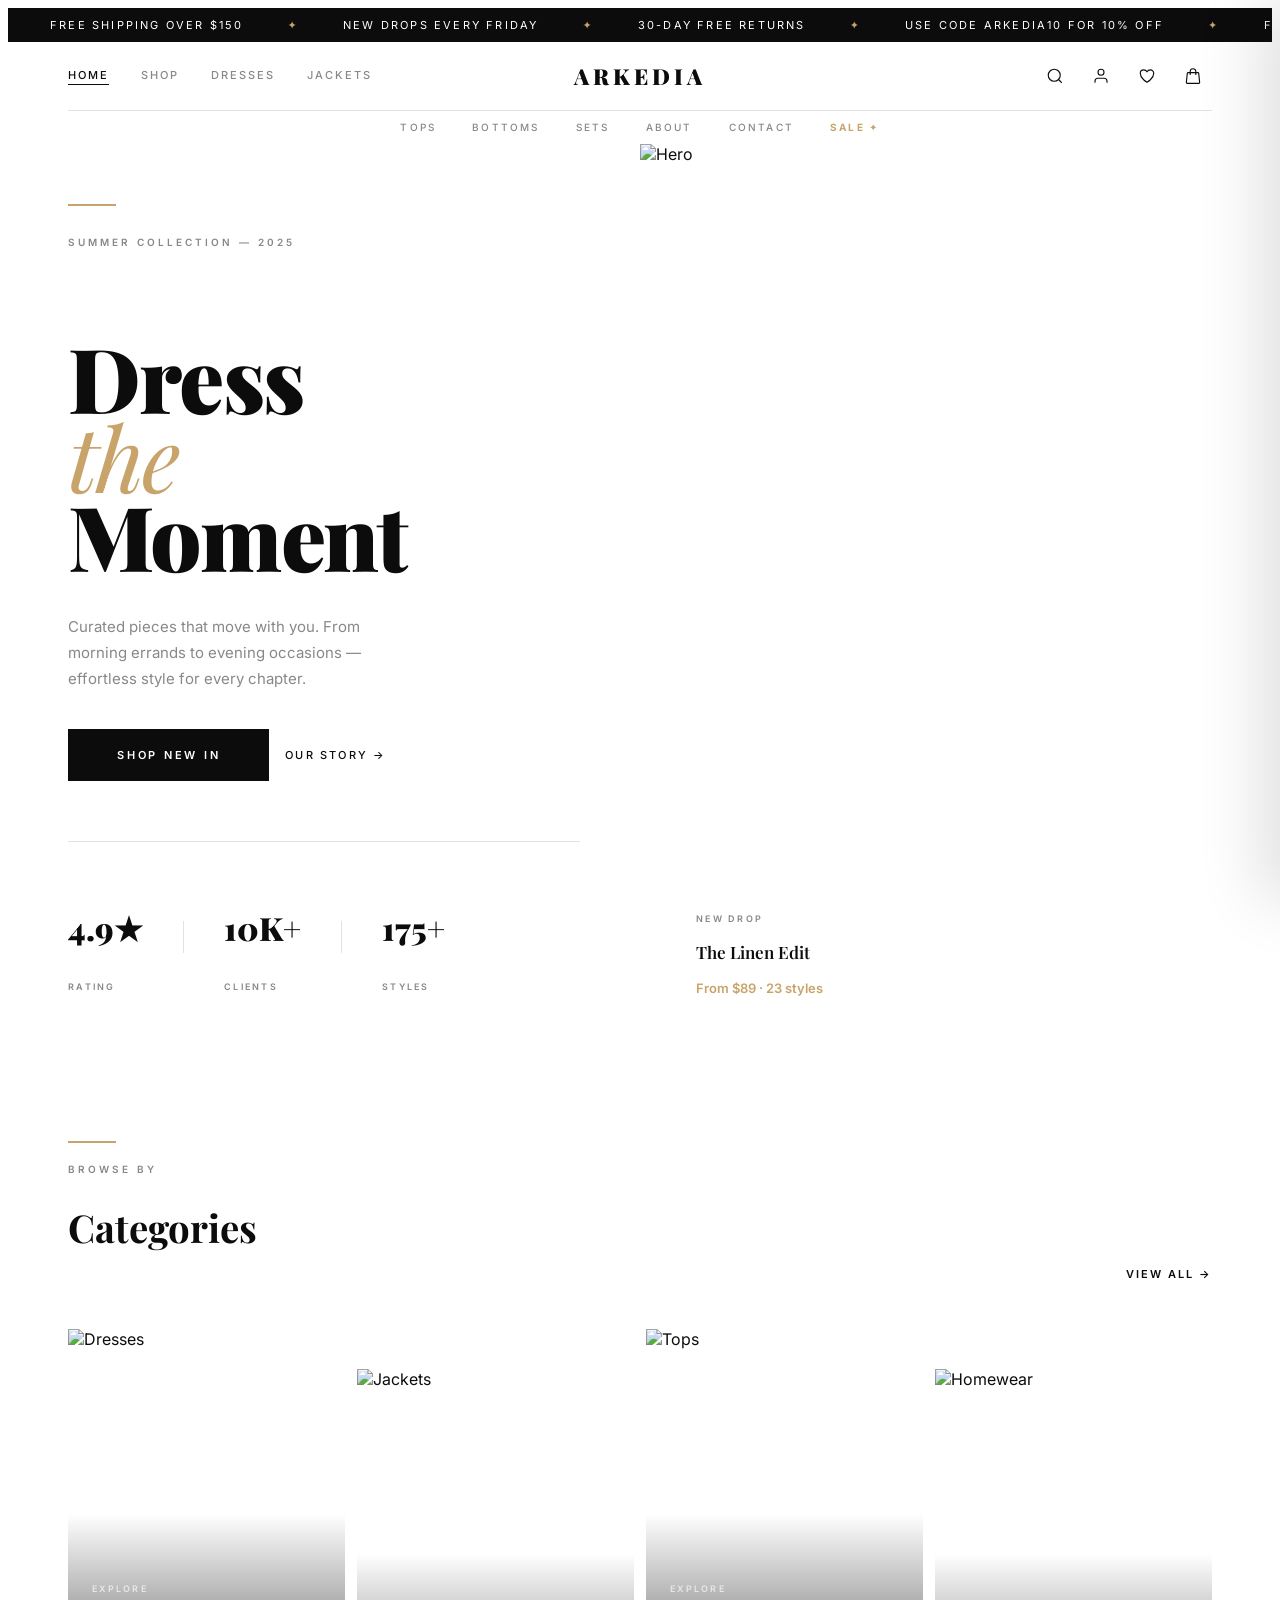
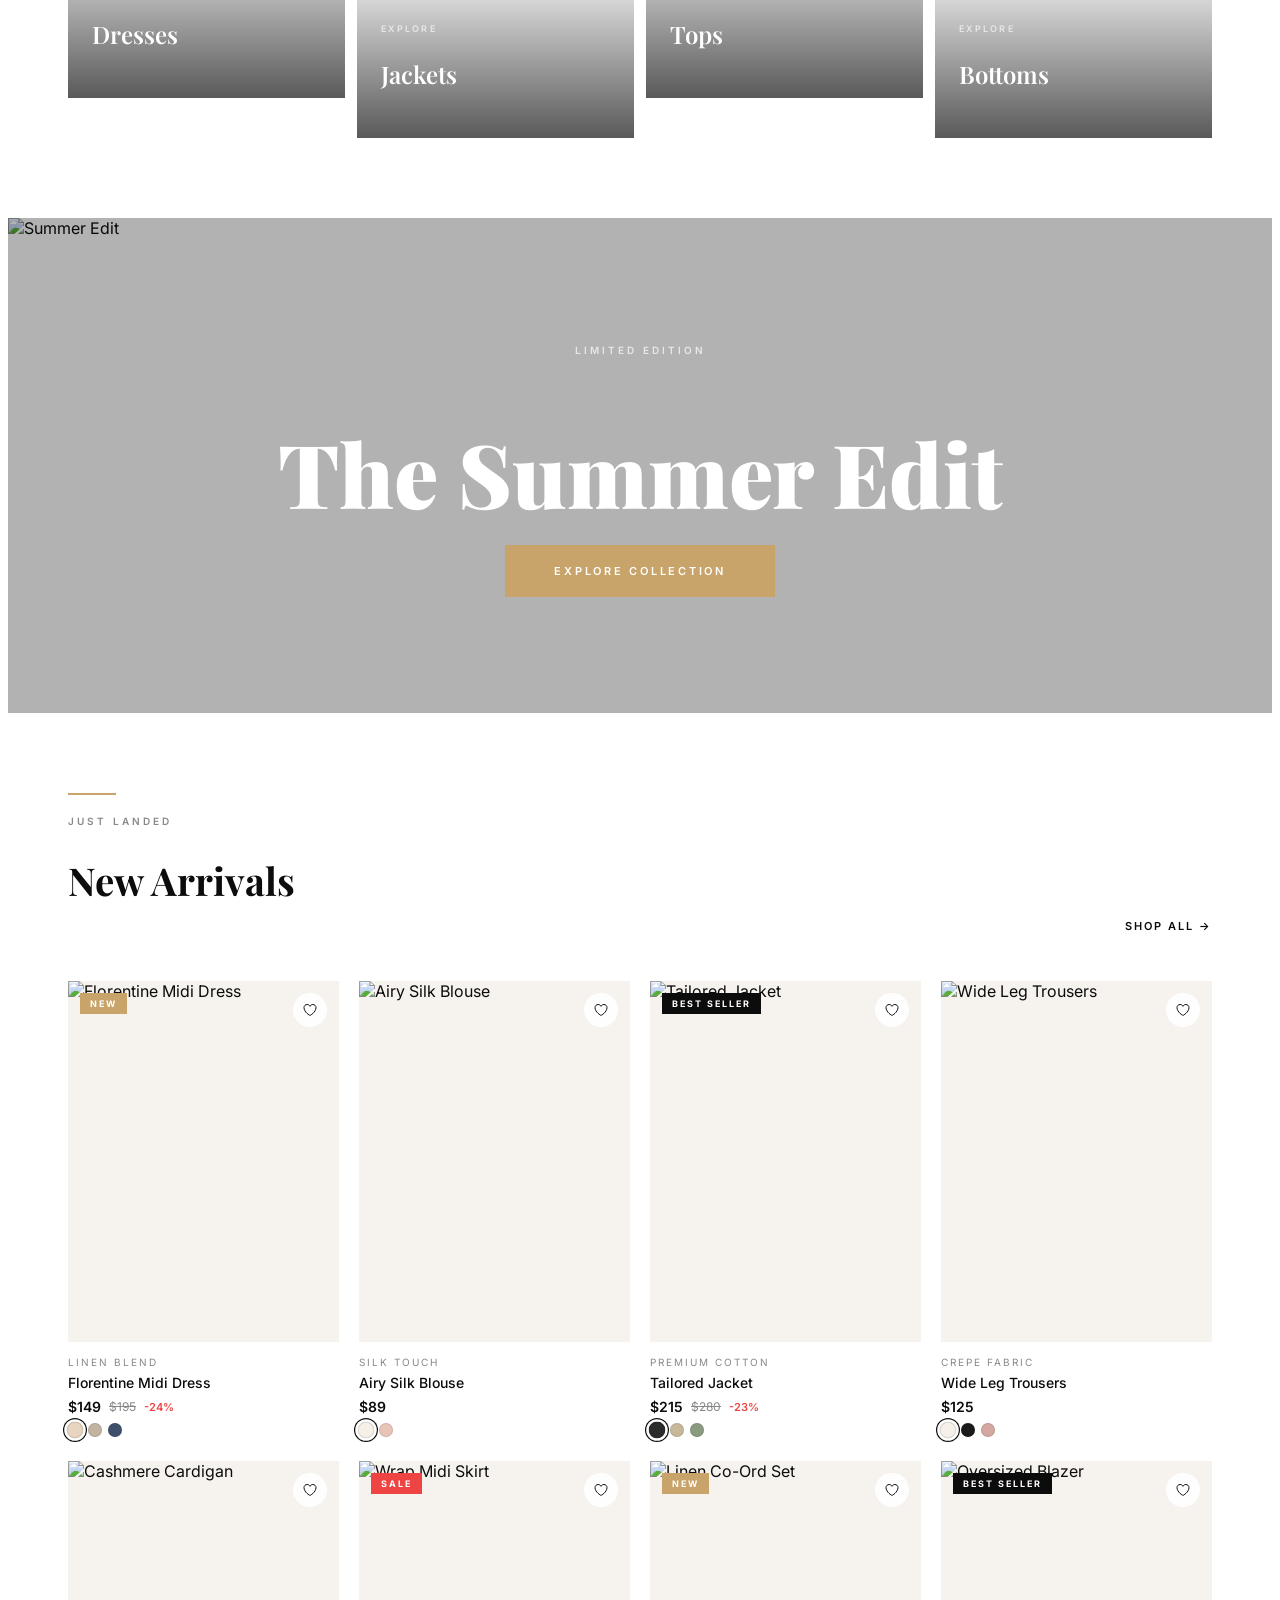
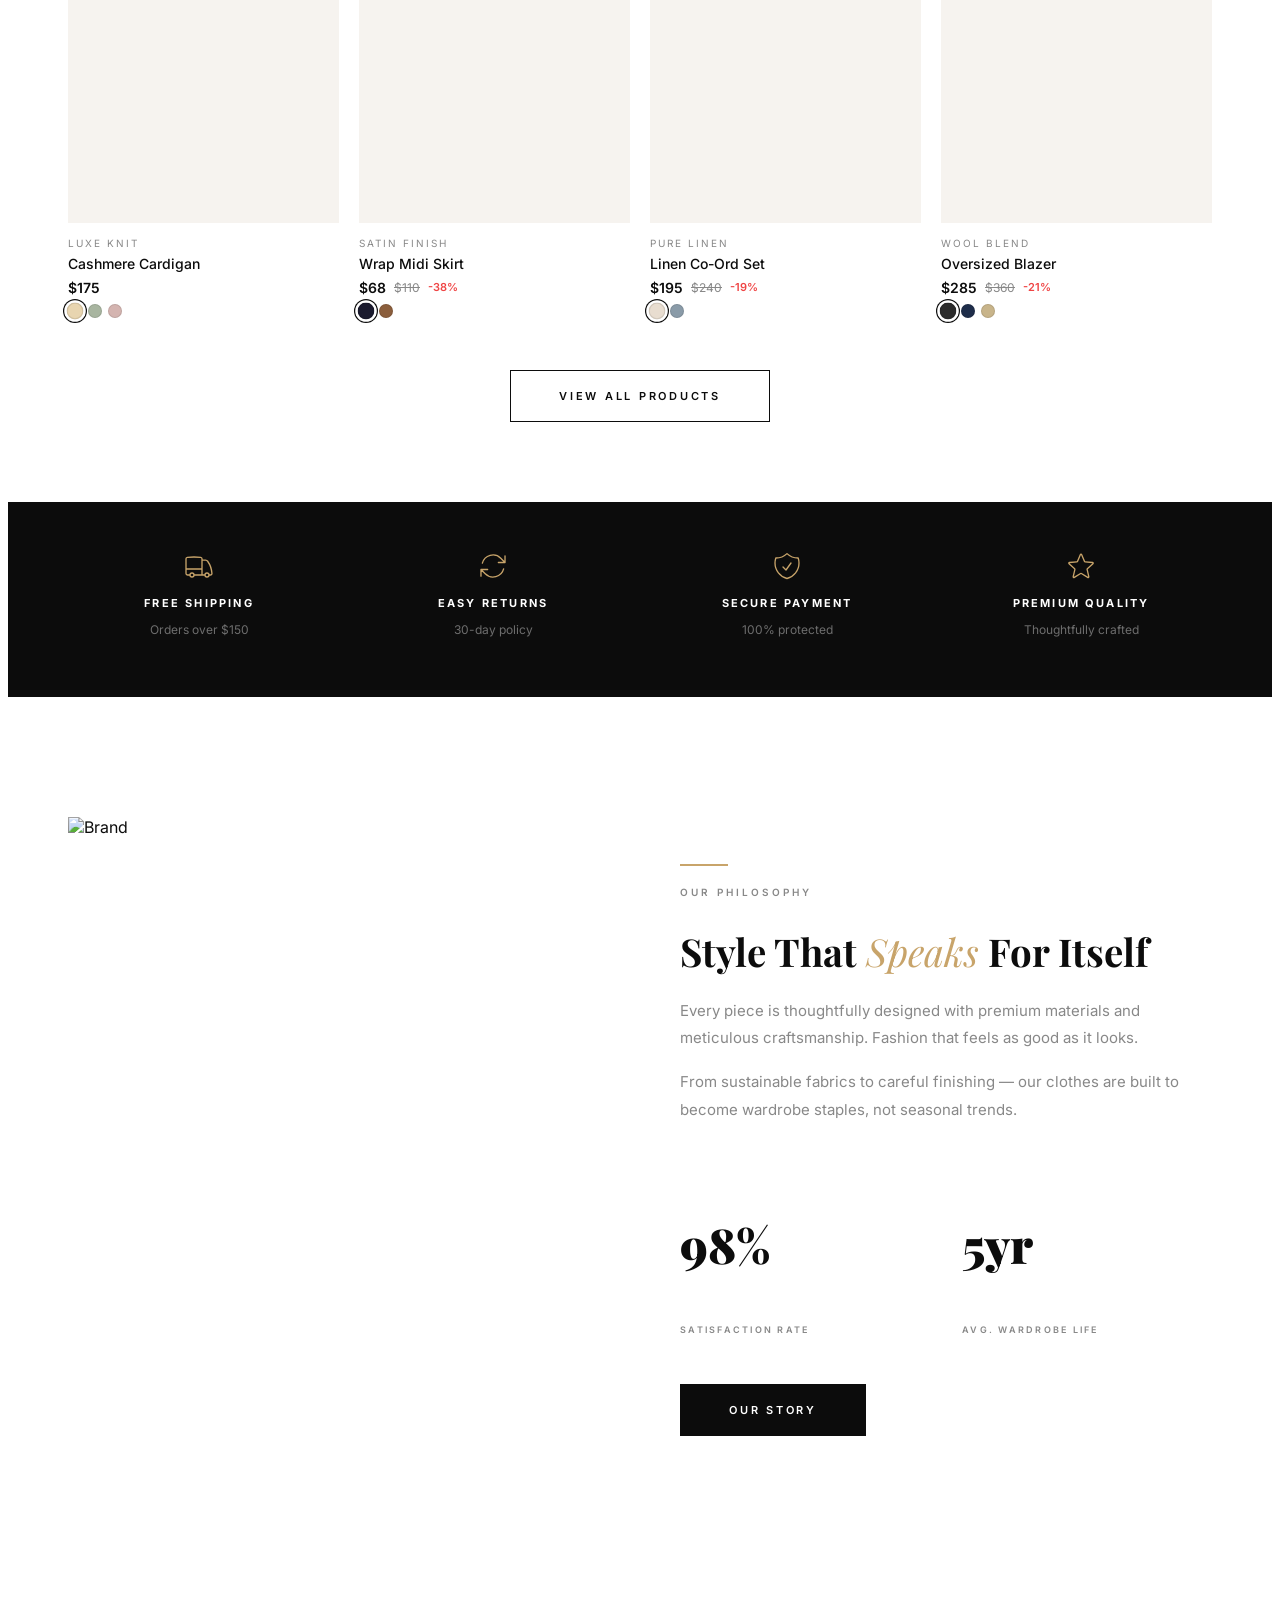
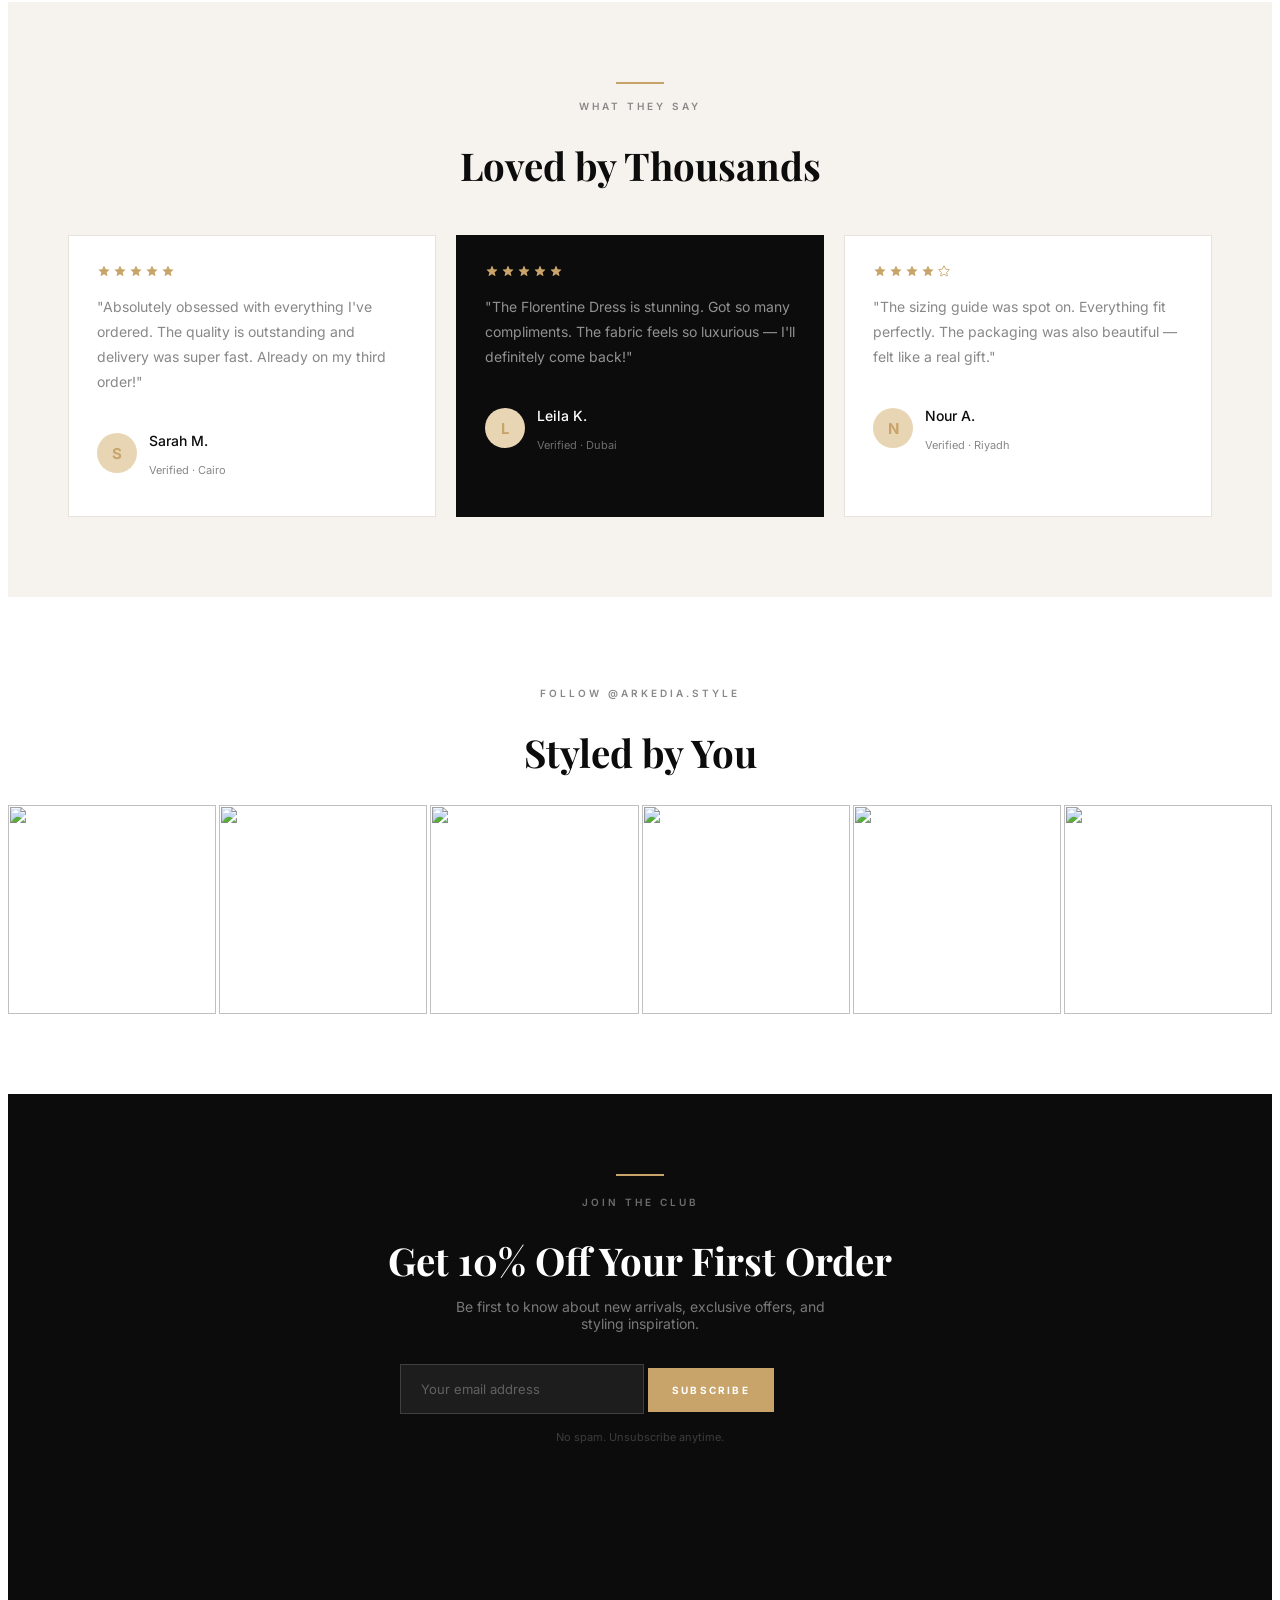
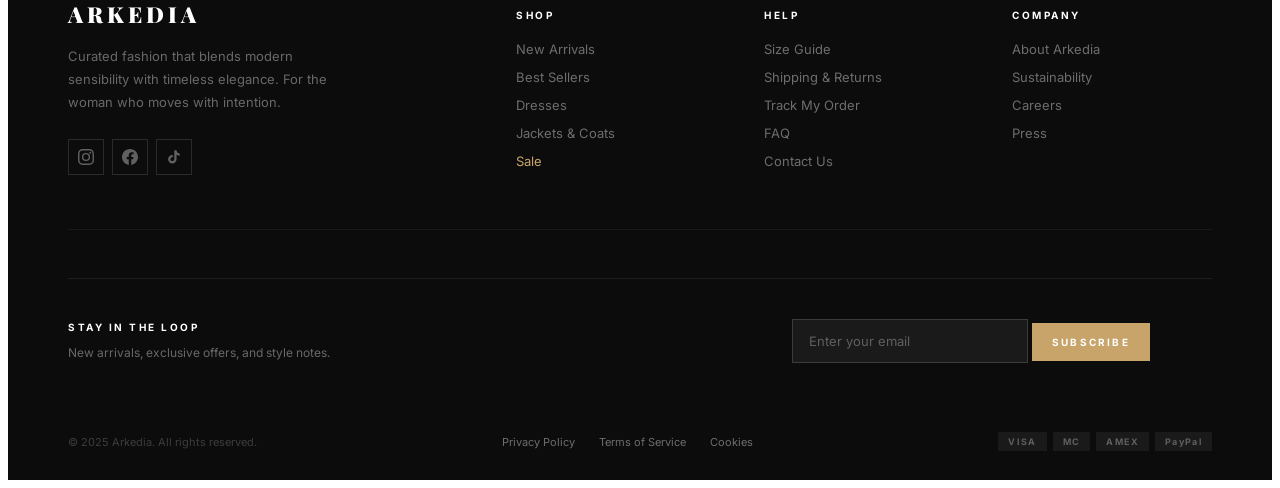
==== commit 7ae028dc: "feat: project initiation" ====
--- a/index.html
+++ b/index.html
@@ -195,7 +195,7 @@
         </div>
       </a>
       <a href="shop.html?cat=tops" class="cat-card reveal delay-2" style="aspect-ratio:3/4">
-        <img src="https://images.unsplash.com/photo-1594938298603-a3554f5e5e4d?w=500&q=80&fit=crop" alt="Tops" loading="lazy"/>
+        <img src="https://images.unsplash.com/photo-1485968579580-b6d095142e6e?w=800&q=85&fit=crop" alt="Tops" loading="lazy"/>
         <div class="cat-card-overlay"></div>
         <div class="cat-card-text">
           <p class="label-sm" style="color:rgba(255,255,255,.65);margin-bottom:4px">Explore</p>
--- a/css/style.css
+++ b/css/style.css
@@ -463,8 +463,6 @@
 /* ════════════════════════════
    SMOOTH IMAGE CLIP REVEAL
    ════════════════════════════ */
-.clip-reveal { clip-path: inset(0 100% 0 0); transition: clip-path 1.2s var(--ease-out); }
-.clip-reveal.up { clip-path: inset(0 0% 0 0); }
 
 /* progress bar */
 #reading-progress { position: fixed; top: 0; left: 0; height: 2px; background: var(--gold); width: 0; z-index: 9999; transition: width 0.1s; }
@@ -542,7 +540,7 @@
 .cols-team { display: grid; grid-template-columns: repeat(3, 1fr); gap: 32px; }
 @media (max-width: 767px) { .cols-team { grid-template-columns: 1fr 1fr; gap: 16px; } }
 
-/* Press row */
+/* Press row product details is damaged in responsive handle it and ensure that every thig in responsive is good */
 .cols-press { display: flex; align-items: center; justify-content: center; gap: 40px; flex-wrap: wrap; }
 
 /* Section header flex */
@@ -606,3 +604,68 @@
 .ann-inner:hover { animation-play-state: paused; }
 
 /* cols-cat is always a grid — responsive breakpoints handle the column count */
+
+/* ════════════════════════════
+   PRODUCT DETAIL — RESPONSIVE FIXES
+   ════════════════════════════ */
+
+/* CRITICAL: gallery must NOT be sticky when the layout stacks on mobile.
+   The base rule (line 269) sets sticky for all breakpoints; override it here. */
+@media (max-width: 1023px) {
+  .product-gallery {
+    position: relative;
+    top: auto;
+  }
+}
+
+/* On mobile, reveal-right must animate vertically — a horizontal translateX
+   can break past overflow-x:hidden in some browsers and cause a scroll bar. */
+@media (max-width: 1023px) {
+  .reveal-right {
+    transform: translateY(24px);
+  }
+  .reveal-right.up {
+    transform: translateY(0);
+  }
+}
+
+/* Breadcrumb: wrap when product names are long on small screens */
+@media (max-width: 639px) {
+  .breadcrumb {
+    flex-wrap: wrap;
+    row-gap: 4px;
+  }
+}
+
+/* Reduce the tabs-section top margin on mobile (inline style is 56px — override it) */
+@media (max-width: 767px) {
+  #product-tabs-section {
+    margin-top: 32px !important;
+  }
+}
+
+/* Gallery thumbs: slightly smaller on very small screens */
+@media (max-width: 479px) {
+  .gallery-thumb {
+    width: 60px;
+    height: 72px;
+  }
+}
+
+/* Product info: price row shouldn't overflow at small viewport widths */
+@media (max-width: 479px) {
+  .size-grid {
+    gap: 6px;
+  }
+  .size-option {
+    width: 46px;
+    height: 40px;
+    font-size: 11px;
+  }
+}
+
+/* Prevent html from causing horizontal scroll (body overflow-x:hidden
+   alone is not always respected by all browsers as the document scroller) */
+html {
+  overflow-x: hidden;
+}
